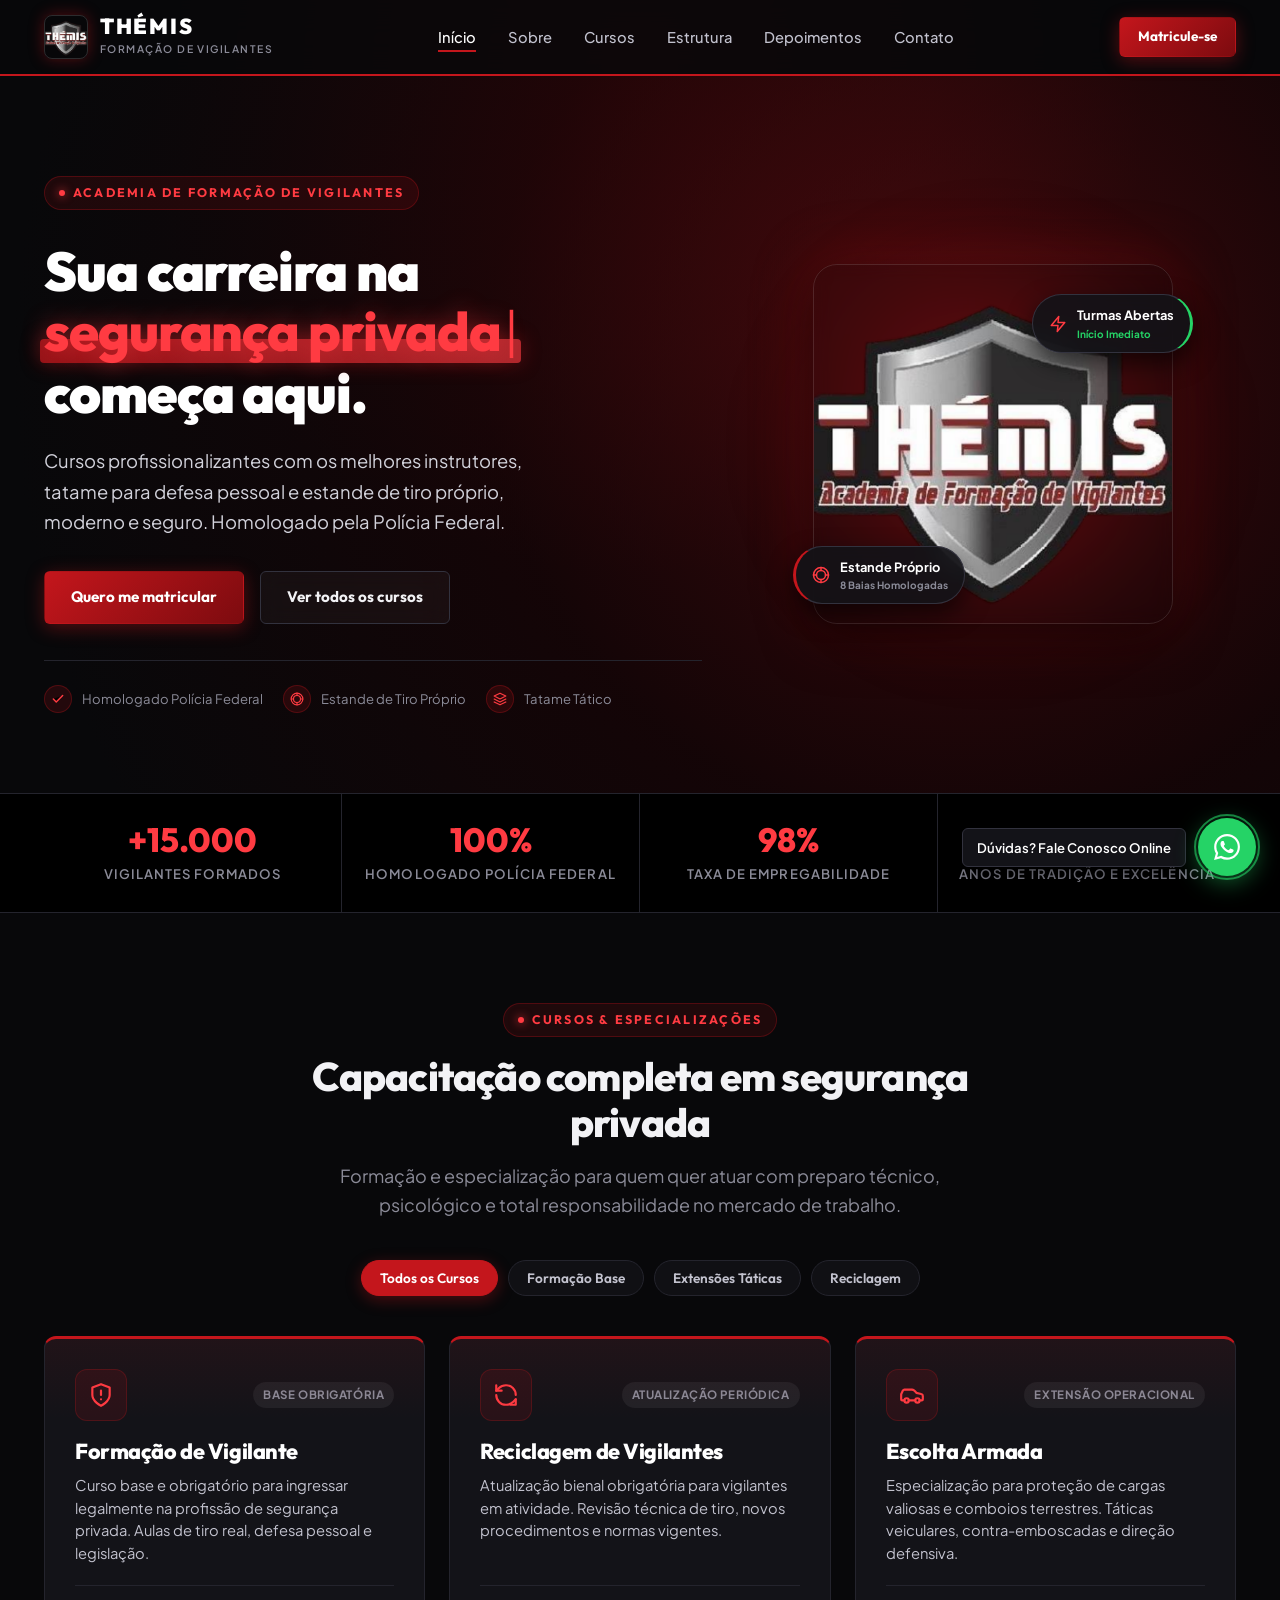
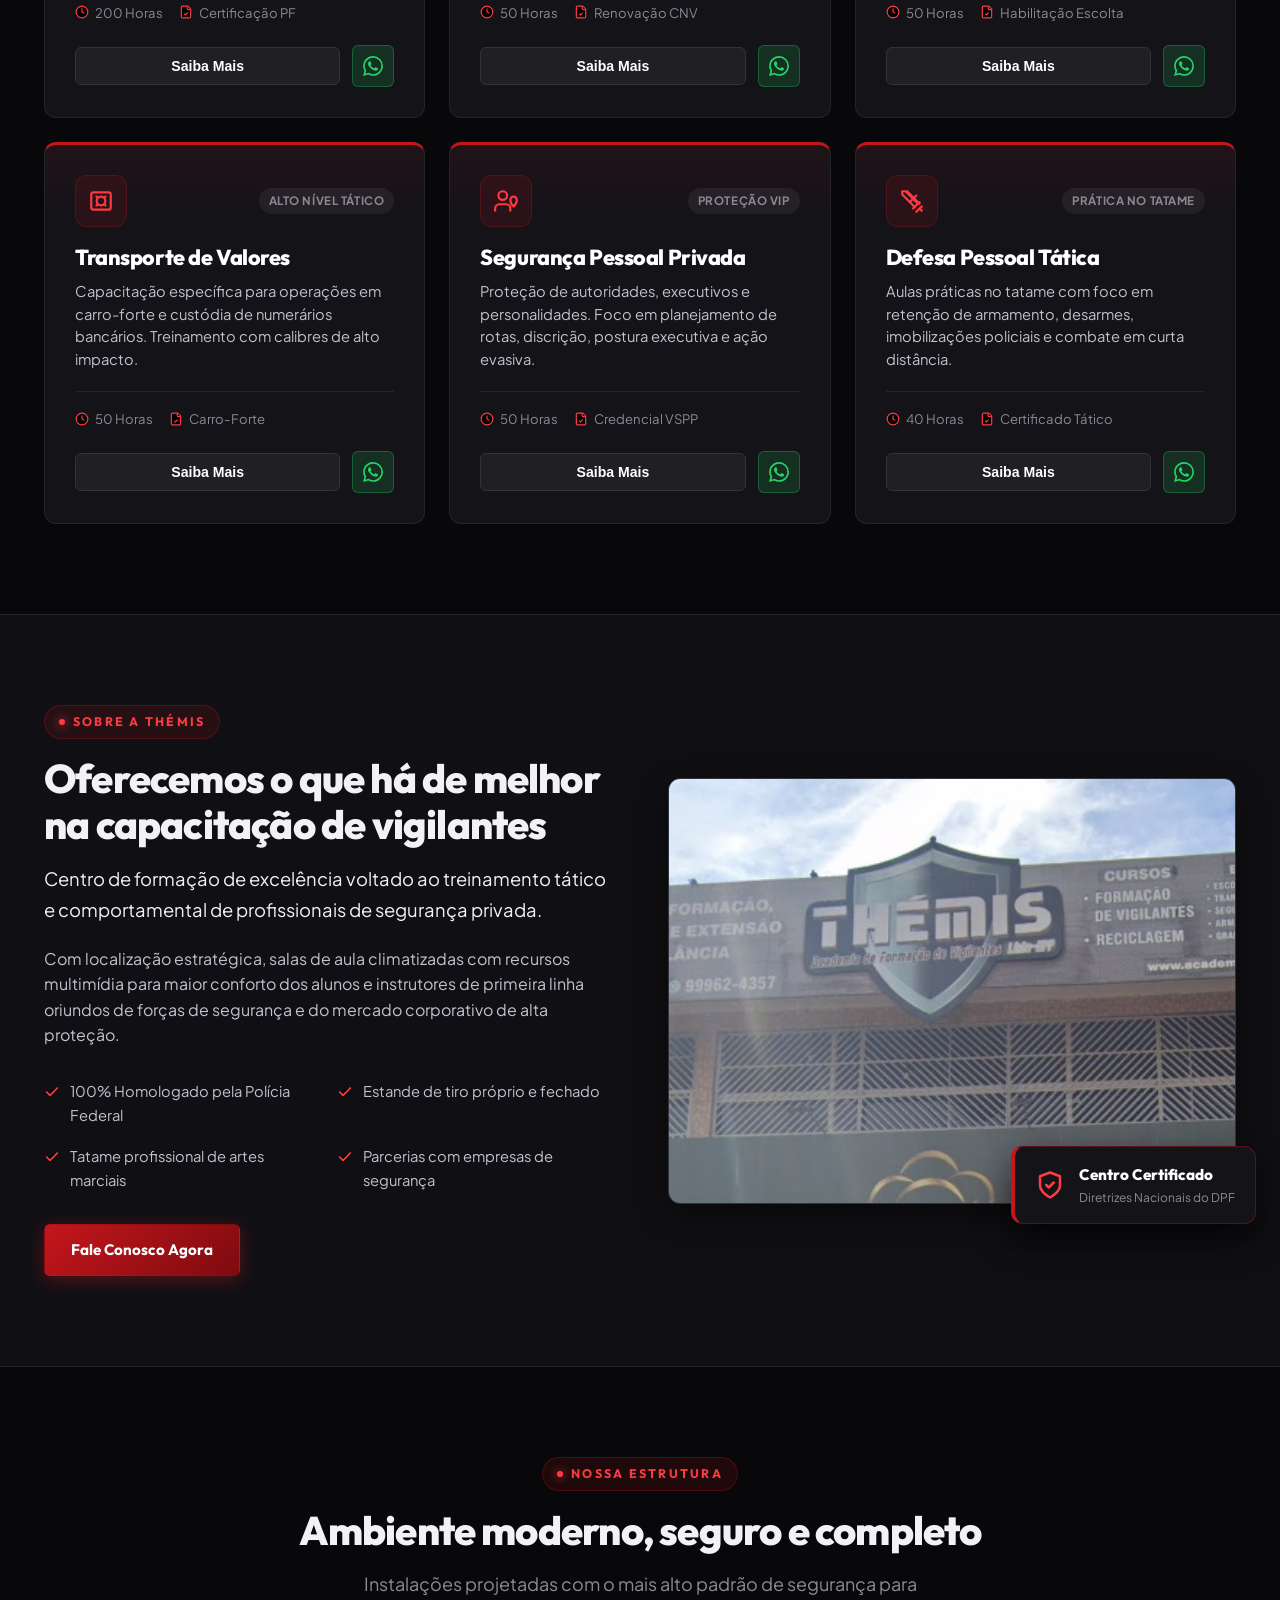
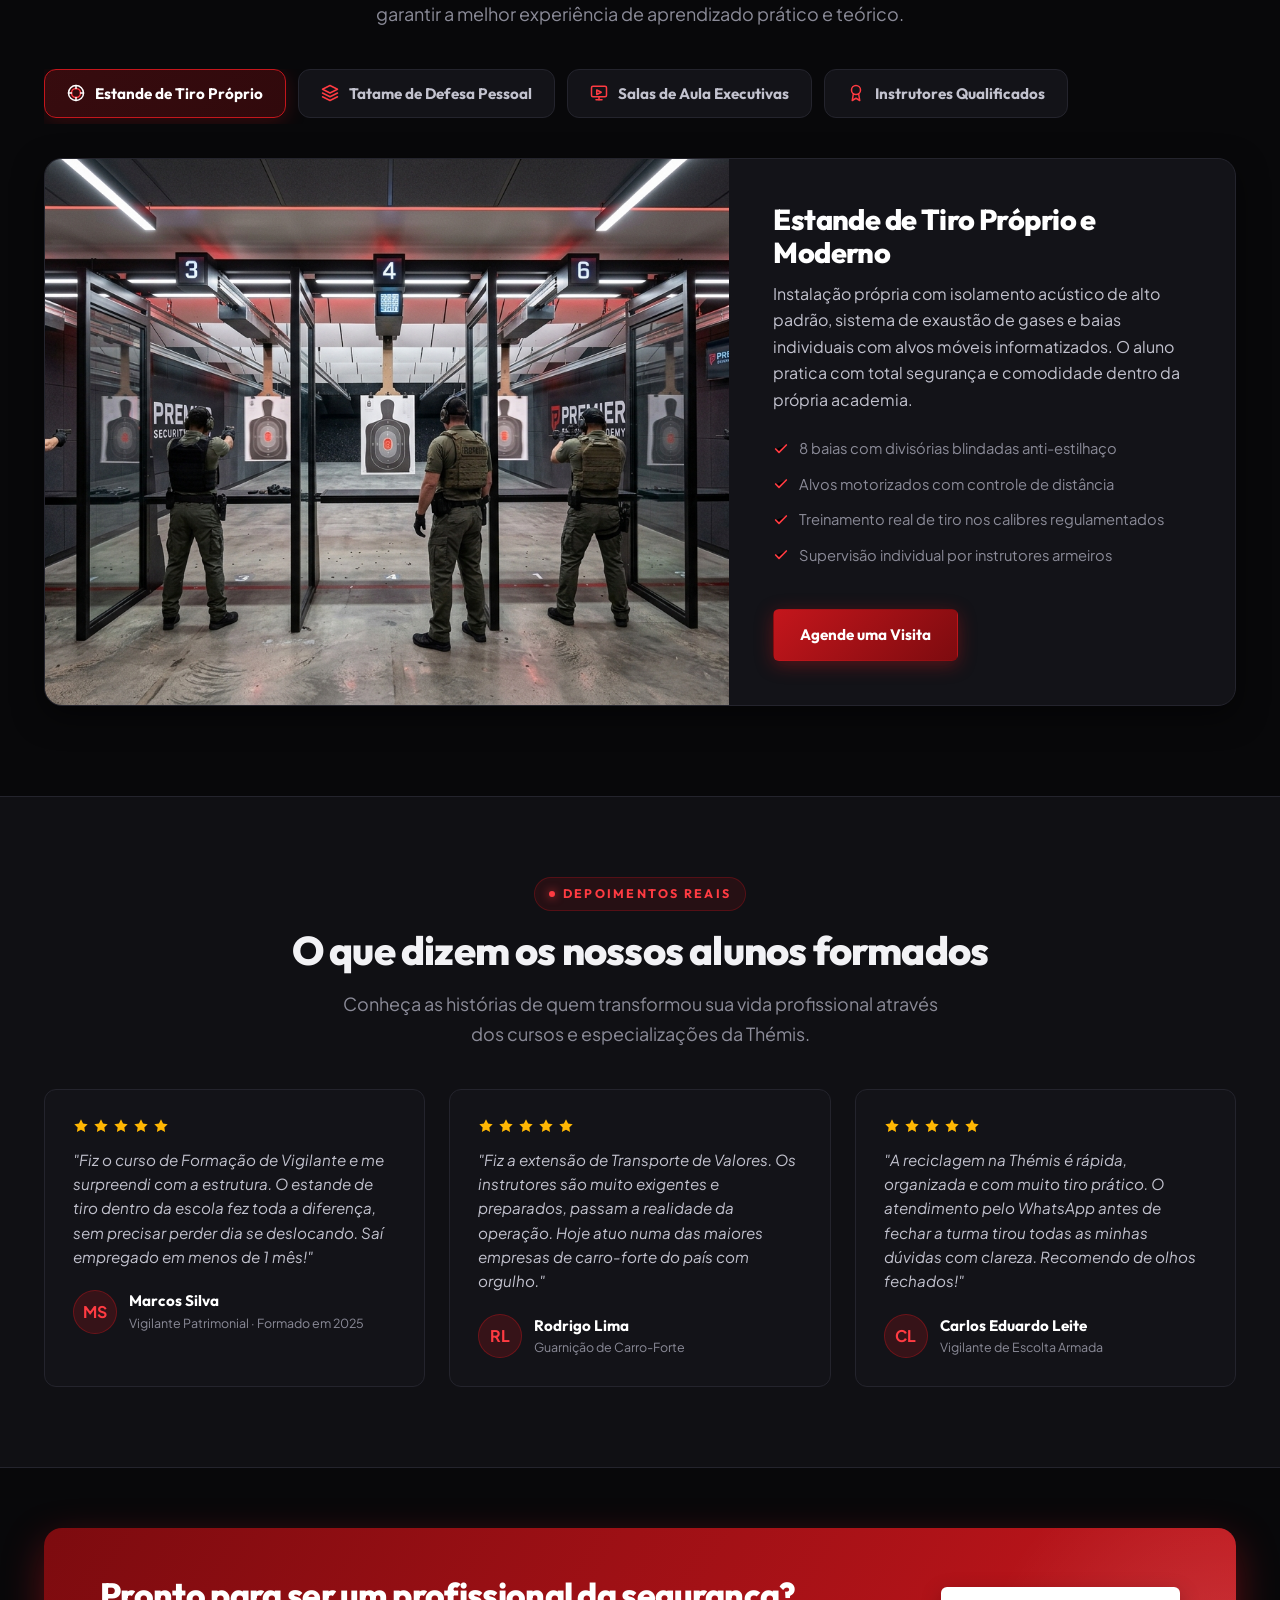
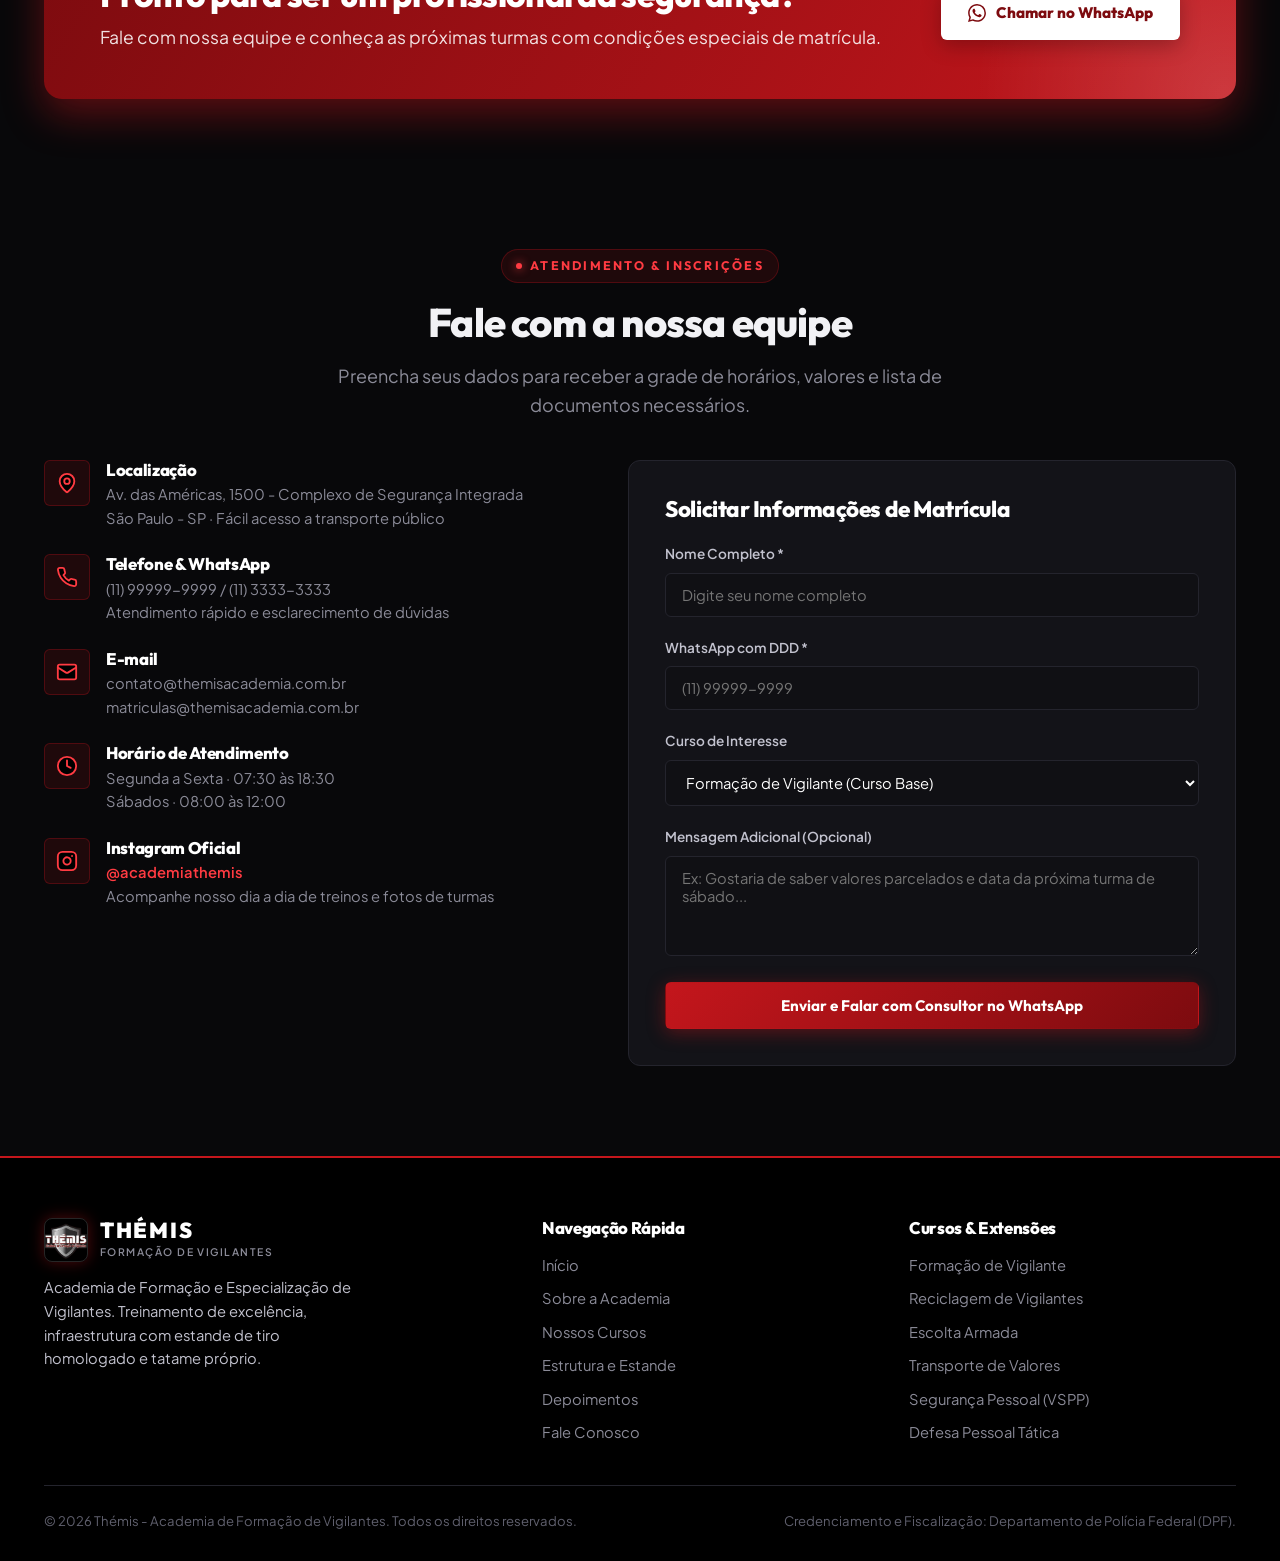
==== index.html @ 5069c523 "Primeira versão do site THÉMIS" ====
<!DOCTYPE html>
<html lang="pt-BR">
<head>
  <meta charset="utf-8">
  <meta name="viewport" content="width=device-width, initial-scale=1.0, viewport-fit=cover">
  <title>Thémis – Academia de Formação de Vigilantes | Cursos e Especializações</title>
  <meta name="description" content="Thémis Academia de Formação de Vigilantes. Cursos de formação, reciclagem, escolta armada, transporte de valores e defesa pessoal com estande de tiro próprio e homologação pela Polícia Federal.">
  <meta name="theme-color" content="#c4161c">
  
  <!-- Favicon -->
  <link rel="icon" type="image/png" href="assets/logo.png">
  
  <!-- CSS Stylesheet -->
  <link rel="stylesheet" href="css/style.css">
</head>
<body>

  <!-- Ambient Glow Background -->
  <div class="ambient-glow-top" aria-hidden="true"></div>

  <!-- ==========================================================================
       HEADER & NAVIGATION
       ========================================================================== -->
  <header class="site-header" id="header">
    <div class="container nav-wrap">
      
      <!-- Brand Logo -->
      <a href="#inicio" class="brand" aria-label="Thémis Academia - Início">
        <img src="assets/logo.png" alt="Logo Thémis Academia" class="brand-logo-img">
        <div class="brand-text">
          <span class="brand-name">THÉMIS</span>
          <span class="brand-sub">FORMAÇÃO DE VIGILANTES</span>
        </div>
      </a>

      <!-- Desktop Navigation Links -->
      <nav aria-label="Navegação Principal">
        <ul class="nav-links">
          <li><a href="#inicio" class="nav-link active">Início</a></li>
          <li><a href="#sobre" class="nav-link">Sobre</a></li>
          <li><a href="#cursos" class="nav-link">Cursos</a></li>
          <li><a href="#estrutura" class="nav-link">Estrutura</a></li>
          <li><a href="#depoimentos" class="nav-link">Depoimentos</a></li>
          <li><a href="#contato" class="nav-link">Contato</a></li>
        </ul>
      </nav>

      <!-- Header Actions -->
      <div class="nav-actions">
        <a href="#contato" class="btn btn-primary btn-sm">Matricule-se</a>
        <button class="mobile-toggle" id="mobileToggle" aria-label="Abrir Menu de Navegação" aria-expanded="false">
          <svg width="22" height="22" viewBox="0 0 24 24" fill="none" stroke="currentColor" stroke-width="2" stroke-linecap="round" stroke-linejoin="round">
            <line x1="3" y1="12" x2="21" y2="12"></line>
            <line x1="3" y1="6" x2="21" y2="6"></line>
            <line x1="3" y1="18" x2="21" y2="18"></line>
          </svg>
        </button>
      </div>

    </div>
  </header>

  <!-- Mobile Drawer Menu -->
  <div class="mobile-drawer" id="mobileDrawer">
    <a href="#inicio" class="mobile-nav-link">Início</a>
    <a href="#sobre" class="mobile-nav-link">Sobre a Thémis</a>
    <a href="#cursos" class="mobile-nav-link">Cursos Profissionalizantes</a>
    <a href="#estrutura" class="mobile-nav-link">Nossa Estrutura</a>
    <a href="#depoimentos" class="mobile-nav-link">Depoimentos de Alunos</a>
    <a href="#contato" class="mobile-nav-link">Fale Conosco</a>
    <a href="https://wa.me/5511999999999?text=Ol%C3%A1!%20Gostaria%20de%20informa%C3%A7%C3%B5es%20sobre%20matr%C3%ADcula%20na%20Th%C3%A9mis." target="_blank" class="btn btn-whatsapp" style="margin-top: 20px;">
      <svg class="svg-wa-icon" viewBox="0 0 24 24"><path d="M17.472 14.382c-.297-.149-1.758-.867-2.03-.967-.273-.099-.471-.148-.67.15-.197.297-.767.966-.94 1.164-.173.199-.347.223-.644.075-.297-.15-1.255-.463-2.39-1.475-.883-.788-1.48-1.761-1.653-2.059-.173-.297-.018-.458.13-.606.134-.133.298-.347.446-.52.149-.174.198-.298.298-.497.099-.198.05-.371-.025-.52-.075-.149-.669-1.612-.916-2.207-.242-.579-.487-.5-.669-.51l-.57-.01c-.198 0-.52.074-.792.372-.272.297-1.04 1.016-1.04 2.479 0 1.462 1.065 2.875 1.213 3.074.149.198 2.096 3.2 5.077 4.487.709.306 1.262.489 1.694.625.712.227 1.36.195 1.871.118.571-.085 1.758-.719 2.006-1.413.248-.694.248-1.289.173-1.414-.074-.124-.272-.198-.57-.347m-5.421 7.403h-.004a9.87 9.87 0 01-5.031-1.378l-.361-.214-3.741.982.998-3.648-.235-.374a9.86 9.86 0 01-1.51-5.26c.001-5.45 4.436-9.884 9.888-9.884 2.64 0 5.122 1.03 6.988 2.898a9.825 9.825 0 012.893 6.994c-.003 5.45-4.437 9.884-9.885 9.884m8.413-18.297A11.815 11.815 0 0012.05 0C5.495 0 .16 5.335.157 11.892c0 2.096.547 4.142 1.588 5.945L.057 24l6.305-1.654a11.882 11.882 0 005.683 1.448h.005c6.554 0 11.89-5.335 11.893-11.893a11.821 11.821 0 00-3.48-8.413z"/></svg>
      Chamar no WhatsApp
    </a>
  </div>

  <main>
    <!-- ==========================================================================
         HERO SECTION (COM HIGHLIGHT E TEXT SWAP ANIMATION)
         ========================================================================== -->
    <section class="hero-section" id="inicio">
      <div class="container hero-grid">
        
        <div class="hero-content">
          <div class="section-tag">ACADEMIA DE FORMAÇÃO DE VIGILANTES</div>
          
          <h1 class="hero-title">
            Sua carreira na 
            <span class="highlight-marker">
              <span class="text-swap-container">
                <span class="text-swap" id="textSwap">segurança privada</span><span class="text-cursor">|</span>
              </span>
            </span> 
            começa aqui.
          </h1>
          
          <p class="hero-description">
            Cursos profissionalizantes com os melhores instrutores, tatame para defesa pessoal e estande de tiro próprio, moderno e seguro. Homologado pela Polícia Federal.
          </p>

          <div class="hero-cta">
            <a href="#contato" class="btn btn-primary">Quero me matricular</a>
            <a href="#cursos" class="btn btn-outline">Ver todos os cursos</a>
          </div>

          <!-- Trust Badges Row -->
          <div class="hero-badges-row">
            <div class="hero-badge-item">
              <div class="hero-badge-icon">
                <svg class="svg-check" viewBox="0 0 24 24"><polyline points="20 6 9 17 4 12"/></svg>
              </div>
              <span>Homologado Polícia Federal</span>
            </div>
            <div class="hero-badge-item">
              <div class="hero-badge-icon">
                <svg class="svg-icon" viewBox="0 0 24 24"><circle cx="12" cy="12" r="10"/><circle cx="12" cy="12" r="6" stroke="var(--red-bright)"/><path d="M12 2v4"/><path d="M12 18v4"/><path d="M2 12h4"/><path d="M18 12h4"/></svg>
              </div>
              <span>Estande de Tiro Próprio</span>
            </div>
            <div class="hero-badge-item">
              <div class="hero-badge-icon">
                <svg class="svg-icon" viewBox="0 0 24 24"><path d="M2 17 12 22 22 17"/><path d="M2 12 12 17 22 12"/><path d="M12 2 2 7 12 12 22 7 12 2z" stroke="var(--red-bright)"/></svg>
              </div>
              <span>Tatame Tático</span>
            </div>
          </div>
        </div>

        <!-- Hero Visual / Shield Emblem with Aura -->
        <div class="hero-visual">
          <div class="shield-container">
            <div class="shield-aura" aria-hidden="true"></div>
            <img src="assets/logo.png" alt="Emblema Oficial Thémis Academia de Formação de Vigilantes" class="shield-img">
            
            <div class="floating-pill floating-pill-1">
              <span class="floating-pill-icon">
                <svg class="svg-icon" viewBox="0 0 24 24" style="width:18px;height:18px;"><circle cx="12" cy="12" r="10"/><circle cx="12" cy="12" r="6" stroke="var(--red-bright)"/><path d="M12 2v4"/><path d="M12 18v4"/><path d="M2 12h4"/><path d="M18 12h4"/></svg>
              </span>
              <div>
                <span>Estande Próprio</span>
                <small style="display:block; color:var(--text-muted); font-size:10px;">8 Baias Homologadas</small>
              </div>
            </div>

            <div class="floating-pill floating-pill-2">
              <span class="floating-pill-icon">
                <svg class="svg-icon" viewBox="0 0 24 24" style="width:18px;height:18px;"><path d="M13 2 3 14h9l-1 8 10-12h-9l1-8z" stroke="var(--red-bright)"/></svg>
              </span>
              <div>
                <span>Turmas Abertas</span>
                <small style="display:block; color:var(--whatsapp); font-size:10px;">Início Imediato</small>
              </div>
            </div>
          </div>
        </div>

      </div>
    </section>

    <!-- ==========================================================================
         STATS & DIFERENCIAIS BAR
         ========================================================================== -->
    <section class="stats-bar" aria-label="Estatísticas da Academia">
      <div class="container">
        <div class="stats-grid">
          
          <div class="stat-item">
            <span class="stat-value" data-target="15000" data-prefix="+">0</span>
            <span class="stat-label">Vigilantes Formados</span>
          </div>

          <div class="stat-item">
            <span class="stat-value" data-target="100" data-suffix="%">0</span>
            <span class="stat-label">Homologado Polícia Federal</span>
          </div>

          <div class="stat-item">
            <span class="stat-value" data-target="98" data-suffix="%">0</span>
            <span class="stat-label">Taxa de Empregabilidade</span>
          </div>

          <div class="stat-item">
            <span class="stat-value" data-target="15" data-suffix="+">0</span>
            <span class="stat-label">Anos de Tradição e Excelência</span>
          </div>

        </div>
      </div>
    </section>

    <!-- ==========================================================================
         CURSOS SECTION
         ========================================================================== -->
    <section class="section-courses" id="cursos">
      <div class="container">
        
        <div class="text-center">
          <div class="section-tag">CURSOS & ESPECIALIZAÇÕES</div>
          <h2 class="section-title">Capacitação completa em segurança privada</h2>
          <p class="section-subtitle">
            Formação e especialização para quem quer atuar com preparo técnico, psicológico e total responsabilidade no mercado de trabalho.
          </p>
        </div>

        <!-- Filter Categories -->
        <div class="courses-filter">
          <button class="filter-btn active" data-filter="all">Todos os Cursos</button>
          <button class="filter-btn" data-filter="base">Formação Base</button>
          <button class="filter-btn" data-filter="extensao">Extensões Táticas</button>
          <button class="filter-btn" data-filter="reciclagem">Reciclagem</button>
        </div>

        <!-- Course Cards Grid -->
        <div class="courses-grid">
          
          <!-- Card 1: Formação de Vigilante -->
          <article class="course-card" data-category="base">
            <div class="course-header">
              <div class="course-icon-box">
                <svg class="svg-icon" viewBox="0 0 24 24"><path d="M12 22s8-4 8-10V5l-8-3-8 3v7c0 6 8 10 8 10z"/><path d="M12 8v4" stroke="var(--red-bright)"/><path d="M12 16h.01" stroke="var(--red-bright)"/></svg>
              </div>
              <span class="course-badge">Base Obrigatória</span>
            </div>
            <h3 class="course-title">Formação de Vigilante</h3>
            <p class="course-description">
              Curso base e obrigatório para ingressar legalmente na profissão de segurança privada. Aulas de tiro real, defesa pessoal e legislação.
            </p>
            <div class="course-meta">
              <div class="course-meta-item">
                <svg class="svg-meta-icon" viewBox="0 0 24 24"><circle cx="12" cy="12" r="10"/><polyline points="12 6 12 12 16 14" stroke="var(--red-bright)"/></svg>
                200 Horas
              </div>
              <div class="course-meta-item">
                <svg class="svg-meta-icon" viewBox="0 0 24 24"><path d="M15 2H6a2 2 0 0 0-2 2v16a2 2 0 0 0 2 2h12a2 2 0 0 0 2-2V7Z"/><path d="M14 2v4a2 2 0 0 0 2 2h4"/><path d="m9 15 2 2 4-4" stroke="var(--red-bright)"/></svg>
                Certificação PF
              </div>
            </div>
            <div class="course-actions">
              <button class="btn-card-details" data-course-key="formacao">Saiba Mais</button>
              <a href="https://wa.me/5511999999999?text=Ol%C3%A1!%20Quero%20me%20matricular%20no%20Curso%20de%20Forma%C3%A7%C3%A3o%20de%20Vigilante." target="_blank" class="btn-card-wa" aria-label="Chamar no WhatsApp sobre Formação de Vigilante">
                <svg class="svg-wa-icon" viewBox="0 0 24 24"><path d="M17.472 14.382c-.297-.149-1.758-.867-2.03-.967-.273-.099-.471-.148-.67.15-.197.297-.767.966-.94 1.164-.173.199-.347.223-.644.075-.297-.15-1.255-.463-2.39-1.475-.883-.788-1.48-1.761-1.653-2.059-.173-.297-.018-.458.13-.606.134-.133.298-.347.446-.52.149-.174.198-.298.298-.497.099-.198.05-.371-.025-.52-.075-.149-.669-1.612-.916-2.207-.242-.579-.487-.5-.669-.51l-.57-.01c-.198 0-.52.074-.792.372-.272.297-1.04 1.016-1.04 2.479 0 1.462 1.065 2.875 1.213 3.074.149.198 2.096 3.2 5.077 4.487.709.306 1.262.489 1.694.625.712.227 1.36.195 1.871.118.571-.085 1.758-.719 2.006-1.413.248-.694.248-1.289.173-1.414-.074-.124-.272-.198-.57-.347m-5.421 7.403h-.004a9.87 9.87 0 01-5.031-1.378l-.361-.214-3.741.982.998-3.648-.235-.374a9.86 9.86 0 01-1.51-5.26c.001-5.45 4.436-9.884 9.888-9.884 2.64 0 5.122 1.03 6.988 2.898a9.825 9.825 0 012.893 6.994c-.003 5.45-4.437 9.884-9.885 9.884m8.413-18.297A11.815 11.815 0 0012.05 0C5.495 0 .16 5.335.157 11.892c0 2.096.547 4.142 1.588 5.945L.057 24l6.305-1.654a11.882 11.882 0 005.683 1.448h.005c6.554 0 11.89-5.335 11.893-11.893a11.821 11.821 0 00-3.48-8.413z"/></svg>
              </a>
            </div>
          </article>

          <!-- Card 2: Reciclagem -->
          <article class="course-card" data-category="reciclagem">
            <div class="course-header">
              <div class="course-icon-box">
                <svg class="svg-icon" viewBox="0 0 24 24"><path d="M21 12a9 9 0 0 0-9-9 9.75 9.75 0 0 0-6.74 2.74L3 8"/><path d="M3 3v5h5" stroke="var(--red-bright)"/><path d="M3 12a9 9 0 0 0 9 9 9.75 9.75 0 0 0 6.74-2.74L21 16"/><path d="M16 21h5v-5" stroke="var(--red-bright)"/></svg>
              </div>
              <span class="course-badge">Atualização Periódica</span>
            </div>
            <h3 class="course-title">Reciclagem de Vigilantes</h3>
            <p class="course-description">
              Atualização bienal obrigatória para vigilantes em atividade. Revisão técnica de tiro, novos procedimentos e normas vigentes.
            </p>
            <div class="course-meta">
              <div class="course-meta-item">
                <svg class="svg-meta-icon" viewBox="0 0 24 24"><circle cx="12" cy="12" r="10"/><polyline points="12 6 12 12 16 14" stroke="var(--red-bright)"/></svg>
                50 Horas
              </div>
              <div class="course-meta-item">
                <svg class="svg-meta-icon" viewBox="0 0 24 24"><path d="M15 2H6a2 2 0 0 0-2 2v16a2 2 0 0 0 2 2h12a2 2 0 0 0 2-2V7Z"/><path d="M14 2v4a2 2 0 0 0 2 2h4"/><path d="m9 15 2 2 4-4" stroke="var(--red-bright)"/></svg>
                Renovação CNV
              </div>
            </div>
            <div class="course-actions">
              <button class="btn-card-details" data-course-key="reciclagem">Saiba Mais</button>
              <a href="https://wa.me/5511999999999?text=Ol%C3%A1!%20Quero%20informa%C3%A7%C3%B5es%20sobre%20a%20Reciclagem%20de%20Vigilante." target="_blank" class="btn-card-wa" aria-label="Chamar no WhatsApp sobre Reciclagem">
                <svg class="svg-wa-icon" viewBox="0 0 24 24"><path d="M17.472 14.382c-.297-.149-1.758-.867-2.03-.967-.273-.099-.471-.148-.67.15-.197.297-.767.966-.94 1.164-.173.199-.347.223-.644.075-.297-.15-1.255-.463-2.39-1.475-.883-.788-1.48-1.761-1.653-2.059-.173-.297-.018-.458.13-.606.134-.133.298-.347.446-.52.149-.174.198-.298.298-.497.099-.198.05-.371-.025-.52-.075-.149-.669-1.612-.916-2.207-.242-.579-.487-.5-.669-.51l-.57-.01c-.198 0-.52.074-.792.372-.272.297-1.04 1.016-1.04 2.479 0 1.462 1.065 2.875 1.213 3.074.149.198 2.096 3.2 5.077 4.487.709.306 1.262.489 1.694.625.712.227 1.36.195 1.871.118.571-.085 1.758-.719 2.006-1.413.248-.694.248-1.289.173-1.414-.074-.124-.272-.198-.57-.347m-5.421 7.403h-.004a9.87 9.87 0 01-5.031-1.378l-.361-.214-3.741.982.998-3.648-.235-.374a9.86 9.86 0 01-1.51-5.26c.001-5.45 4.436-9.884 9.888-9.884 2.64 0 5.122 1.03 6.988 2.898a9.825 9.825 0 012.893 6.994c-.003 5.45-4.437 9.884-9.885 9.884m8.413-18.297A11.815 11.815 0 0012.05 0C5.495 0 .16 5.335.157 11.892c0 2.096.547 4.142 1.588 5.945L.057 24l6.305-1.654a11.882 11.882 0 005.683 1.448h.005c6.554 0 11.89-5.335 11.893-11.893a11.821 11.821 0 00-3.48-8.413z"/></svg>
              </a>
            </div>
          </article>

          <!-- Card 3: Escolta Armada -->
          <article class="course-card" data-category="extensao">
            <div class="course-header">
              <div class="course-icon-box">
                <svg class="svg-icon" viewBox="0 0 24 24"><path d="M19 17h2c.6 0 1-.4 1-1v-3c0-.9-.7-1.7-1.5-1.9C18.7 10.6 16 10 16 10s-1.3-1.4-2.2-2.3c-.5-.4-1.1-.7-1.8-.7H5c-.6 0-1.1.4-1.4.9l-1.4 2.9A3.7 3.7 0 0 0 2 12v4c0 .6.4 1 1 1h2"/><circle cx="7" cy="17" r="2" stroke="var(--red-bright)"/><circle cx="17" cy="17" r="2" stroke="var(--red-bright)"/><path d="M9 17h6"/></svg>
              </div>
              <span class="course-badge">Extensão Operacional</span>
            </div>
            <h3 class="course-title">Escolta Armada</h3>
            <p class="course-description">
              Especialização para proteção de cargas valiosas e comboios terrestres. Táticas veiculares, contra-emboscadas e direção defensiva.
            </p>
            <div class="course-meta">
              <div class="course-meta-item">
                <svg class="svg-meta-icon" viewBox="0 0 24 24"><circle cx="12" cy="12" r="10"/><polyline points="12 6 12 12 16 14" stroke="var(--red-bright)"/></svg>
                50 Horas
              </div>
              <div class="course-meta-item">
                <svg class="svg-meta-icon" viewBox="0 0 24 24"><path d="M15 2H6a2 2 0 0 0-2 2v16a2 2 0 0 0 2 2h12a2 2 0 0 0 2-2V7Z"/><path d="M14 2v4a2 2 0 0 0 2 2h4"/><path d="m9 15 2 2 4-4" stroke="var(--red-bright)"/></svg>
                Habilitação Escolta
              </div>
            </div>
            <div class="course-actions">
              <button class="btn-card-details" data-course-key="escolta">Saiba Mais</button>
              <a href="https://wa.me/5511999999999?text=Ol%C3%A1!%20Quero%20informa%C3%A7%C3%B5es%20sobre%20o%20curso%20de%20Escolta%20Armada." target="_blank" class="btn-card-wa" aria-label="Chamar no WhatsApp sobre Escolta Armada">
                <svg class="svg-wa-icon" viewBox="0 0 24 24"><path d="M17.472 14.382c-.297-.149-1.758-.867-2.03-.967-.273-.099-.471-.148-.67.15-.197.297-.767.966-.94 1.164-.173.199-.347.223-.644.075-.297-.15-1.255-.463-2.39-1.475-.883-.788-1.48-1.761-1.653-2.059-.173-.297-.018-.458.13-.606.134-.133.298-.347.446-.52.149-.174.198-.298.298-.497.099-.198.05-.371-.025-.52-.075-.149-.669-1.612-.916-2.207-.242-.579-.487-.5-.669-.51l-.57-.01c-.198 0-.52.074-.792.372-.272.297-1.04 1.016-1.04 2.479 0 1.462 1.065 2.875 1.213 3.074.149.198 2.096 3.2 5.077 4.487.709.306 1.262.489 1.694.625.712.227 1.36.195 1.871.118.571-.085 1.758-.719 2.006-1.413.248-.694.248-1.289.173-1.414-.074-.124-.272-.198-.57-.347m-5.421 7.403h-.004a9.87 9.87 0 01-5.031-1.378l-.361-.214-3.741.982.998-3.648-.235-.374a9.86 9.86 0 01-1.51-5.26c.001-5.45 4.436-9.884 9.888-9.884 2.64 0 5.122 1.03 6.988 2.898a9.825 9.825 0 012.893 6.994c-.003 5.45-4.437 9.884-9.885 9.884m8.413-18.297A11.815 11.815 0 0012.05 0C5.495 0 .16 5.335.157 11.892c0 2.096.547 4.142 1.588 5.945L.057 24l6.305-1.654a11.882 11.882 0 005.683 1.448h.005c6.554 0 11.89-5.335 11.893-11.893a11.821 11.821 0 00-3.48-8.413z"/></svg>
              </a>
            </div>
          </article>

          <!-- Card 4: Transporte de Valores -->
          <article class="course-card" data-category="extensao">
            <div class="course-header">
              <div class="course-icon-box">
                <svg class="svg-icon" viewBox="0 0 24 24"><rect x="3" y="4" width="18" height="16" rx="2"/><circle cx="12" cy="12" r="4"/><path d="m14.8 9.2 1.4-1.4" stroke="var(--red-bright)"/><path d="m9.2 14.8-1.4 1.4" stroke="var(--red-bright)"/><path d="m14.8 14.8 1.4 1.4" stroke="var(--red-bright)"/><path d="m9.2 9.2-1.4-1.4" stroke="var(--red-bright)"/></svg>
              </div>
              <span class="course-badge">Alto Nível Tático</span>
            </div>
            <h3 class="course-title">Transporte de Valores</h3>
            <p class="course-description">
              Capacitação específica para operações em carro-forte e custódia de numerários bancários. Treinamento com calibres de alto impacto.
            </p>
            <div class="course-meta">
              <div class="course-meta-item">
                <svg class="svg-meta-icon" viewBox="0 0 24 24"><circle cx="12" cy="12" r="10"/><polyline points="12 6 12 12 16 14" stroke="var(--red-bright)"/></svg>
                50 Horas
              </div>
              <div class="course-meta-item">
                <svg class="svg-meta-icon" viewBox="0 0 24 24"><path d="M15 2H6a2 2 0 0 0-2 2v16a2 2 0 0 0 2 2h12a2 2 0 0 0 2-2V7Z"/><path d="M14 2v4a2 2 0 0 0 2 2h4"/><path d="m9 15 2 2 4-4" stroke="var(--red-bright)"/></svg>
                Carro-Forte
              </div>
            </div>
            <div class="course-actions">
              <button class="btn-card-details" data-course-key="transporte">Saiba Mais</button>
              <a href="https://wa.me/5511999999999?text=Ol%C3%A1!%20Quero%20informa%C3%A7%C3%B5es%20sobre%20Transporte%20de%20Valores." target="_blank" class="btn-card-wa" aria-label="Chamar no WhatsApp sobre Transporte de Valores">
                <svg class="svg-wa-icon" viewBox="0 0 24 24"><path d="M17.472 14.382c-.297-.149-1.758-.867-2.03-.967-.273-.099-.471-.148-.67.15-.197.297-.767.966-.94 1.164-.173.199-.347.223-.644.075-.297-.15-1.255-.463-2.39-1.475-.883-.788-1.48-1.761-1.653-2.059-.173-.297-.018-.458.13-.606.134-.133.298-.347.446-.52.149-.174.198-.298.298-.497.099-.198.05-.371-.025-.52-.075-.149-.669-1.612-.916-2.207-.242-.579-.487-.5-.669-.51l-.57-.01c-.198 0-.52.074-.792.372-.272.297-1.04 1.016-1.04 2.479 0 1.462 1.065 2.875 1.213 3.074.149.198 2.096 3.2 5.077 4.487.709.306 1.262.489 1.694.625.712.227 1.36.195 1.871.118.571-.085 1.758-.719 2.006-1.413.248-.694.248-1.289.173-1.414-.074-.124-.272-.198-.57-.347m-5.421 7.403h-.004a9.87 9.87 0 01-5.031-1.378l-.361-.214-3.741.982.998-3.648-.235-.374a9.86 9.86 0 01-1.51-5.26c.001-5.45 4.436-9.884 9.888-9.884 2.64 0 5.122 1.03 6.988 2.898a9.825 9.825 0 012.893 6.994c-.003 5.45-4.437 9.884-9.885 9.884m8.413-18.297A11.815 11.815 0 0012.05 0C5.495 0 .16 5.335.157 11.892c0 2.096.547 4.142 1.588 5.945L.057 24l6.305-1.654a11.882 11.882 0 005.683 1.448h.005c6.554 0 11.89-5.335 11.893-11.893a11.821 11.821 0 00-3.48-8.413z"/></svg>
              </a>
            </div>
          </article>

          <!-- Card 5: Segurança Pessoal (VSPP) -->
          <article class="course-card" data-category="extensao">
            <div class="course-header">
              <div class="course-icon-box">
                <svg class="svg-icon" viewBox="0 0 24 24"><path d="M16 21v-2a4 4 0 0 0-4-4H6a4 4 0 0 0-4 4v2"/><circle cx="9" cy="7" r="4"/><path d="M22 11c0 3.5-3 6-3 6s-3-2.5-3-6a3 3 0 0 1 6 0z" stroke="var(--red-bright)"/></svg>
              </div>
              <span class="course-badge">Proteção VIP</span>
            </div>
            <h3 class="course-title">Segurança Pessoal Privada</h3>
            <p class="course-description">
              Proteção de autoridades, executivos e personalidades. Foco em planejamento de rotas, discrição, postura executiva e ação evasiva.
            </p>
            <div class="course-meta">
              <div class="course-meta-item">
                <svg class="svg-meta-icon" viewBox="0 0 24 24"><circle cx="12" cy="12" r="10"/><polyline points="12 6 12 12 16 14" stroke="var(--red-bright)"/></svg>
                50 Horas
              </div>
              <div class="course-meta-item">
                <svg class="svg-meta-icon" viewBox="0 0 24 24"><path d="M15 2H6a2 2 0 0 0-2 2v16a2 2 0 0 0 2 2h12a2 2 0 0 0 2-2V7Z"/><path d="M14 2v4a2 2 0 0 0 2 2h4"/><path d="m9 15 2 2 4-4" stroke="var(--red-bright)"/></svg>
                Credencial VSPP
              </div>
            </div>
            <div class="course-actions">
              <button class="btn-card-details" data-course-key="seguranca_pessoal">Saiba Mais</button>
              <a href="https://wa.me/5511999999999?text=Ol%C3%A1!%20Quero%20informa%C3%A7%C3%B5es%20sobre%20Seguran%C3%A7a%20Pessoal%20(VSPP)." target="_blank" class="btn-card-wa" aria-label="Chamar no WhatsApp sobre Segurança Pessoal">
                <svg class="svg-wa-icon" viewBox="0 0 24 24"><path d="M17.472 14.382c-.297-.149-1.758-.867-2.03-.967-.273-.099-.471-.148-.67.15-.197.297-.767.966-.94 1.164-.173.199-.347.223-.644.075-.297-.15-1.255-.463-2.39-1.475-.883-.788-1.48-1.761-1.653-2.059-.173-.297-.018-.458.13-.606.134-.133.298-.347.446-.52.149-.174.198-.298.298-.497.099-.198.05-.371-.025-.52-.075-.149-.669-1.612-.916-2.207-.242-.579-.487-.5-.669-.51l-.57-.01c-.198 0-.52.074-.792.372-.272.297-1.04 1.016-1.04 2.479 0 1.462 1.065 2.875 1.213 3.074.149.198 2.096 3.2 5.077 4.487.709.306 1.262.489 1.694.625.712.227 1.36.195 1.871.118.571-.085 1.758-.719 2.006-1.413.248-.694.248-1.289.173-1.414-.074-.124-.272-.198-.57-.347m-5.421 7.403h-.004a9.87 9.87 0 01-5.031-1.378l-.361-.214-3.741.982.998-3.648-.235-.374a9.86 9.86 0 01-1.51-5.26c.001-5.45 4.436-9.884 9.888-9.884 2.64 0 5.122 1.03 6.988 2.898a9.825 9.825 0 012.893 6.994c-.003 5.45-4.437 9.884-9.885 9.884m8.413-18.297A11.815 11.815 0 0012.05 0C5.495 0 .16 5.335.157 11.892c0 2.096.547 4.142 1.588 5.945L.057 24l6.305-1.654a11.882 11.882 0 005.683 1.448h.005c6.554 0 11.89-5.335 11.893-11.893a11.821 11.821 0 00-3.48-8.413z"/></svg>
              </a>
            </div>
          </article>

          <!-- Card 6: Defesa Pessoal -->
          <article class="course-card" data-category="base">
            <div class="course-header">
              <div class="course-icon-box">
                <svg class="svg-icon" viewBox="0 0 24 24"><path d="M14.5 17.5 3 6V3h3l11.5 11.5"/><path d="m13 19 6-6" stroke="var(--red-bright)"/><path d="m16 22 5-5" stroke="var(--red-bright)"/><path d="m21 21-2-2"/><path d="M19 14.5 7.5 3"/><path d="m16 7-6 6"/></svg>
              </div>
              <span class="course-badge">Prática no Tatame</span>
            </div>
            <h3 class="course-title">Defesa Pessoal Tática</h3>
            <p class="course-description">
              Aulas práticas no tatame com foco em retenção de armamento, desarmes, imobilizações policiais e combate em curta distância.
            </p>
            <div class="course-meta">
              <div class="course-meta-item">
                <svg class="svg-meta-icon" viewBox="0 0 24 24"><circle cx="12" cy="12" r="10"/><polyline points="12 6 12 12 16 14" stroke="var(--red-bright)"/></svg>
                40 Horas
              </div>
              <div class="course-meta-item">
                <svg class="svg-meta-icon" viewBox="0 0 24 24"><path d="M15 2H6a2 2 0 0 0-2 2v16a2 2 0 0 0 2 2h12a2 2 0 0 0 2-2V7Z"/><path d="M14 2v4a2 2 0 0 0 2 2h4"/><path d="m9 15 2 2 4-4" stroke="var(--red-bright)"/></svg>
                Certificado Tático
              </div>
            </div>
            <div class="course-actions">
              <button class="btn-card-details" data-course-key="defesa_pessoal">Saiba Mais</button>
              <a href="https://wa.me/5511999999999?text=Ol%C3%A1!%20Quero%20informa%C3%A7%C3%B5es%20sobre%20o%20curso%20de%20Defesa%20Pessoal%20T%C3%A1tica." target="_blank" class="btn-card-wa" aria-label="Chamar no WhatsApp sobre Defesa Pessoal">
                <svg class="svg-wa-icon" viewBox="0 0 24 24"><path d="M17.472 14.382c-.297-.149-1.758-.867-2.03-.967-.273-.099-.471-.148-.67.15-.197.297-.767.966-.94 1.164-.173.199-.347.223-.644.075-.297-.15-1.255-.463-2.39-1.475-.883-.788-1.48-1.761-1.653-2.059-.173-.297-.018-.458.13-.606.134-.133.298-.347.446-.52.149-.174.198-.298.298-.497.099-.198.05-.371-.025-.52-.075-.149-.669-1.612-.916-2.207-.242-.579-.487-.5-.669-.51l-.57-.01c-.198 0-.52.074-.792.372-.272.297-1.04 1.016-1.04 2.479 0 1.462 1.065 2.875 1.213 3.074.149.198 2.096 3.2 5.077 4.487.709.306 1.262.489 1.694.625.712.227 1.36.195 1.871.118.571-.085 1.758-.719 2.006-1.413.248-.694.248-1.289.173-1.414-.074-.124-.272-.198-.57-.347m-5.421 7.403h-.004a9.87 9.87 0 01-5.031-1.378l-.361-.214-3.741.982.998-3.648-.235-.374a9.86 9.86 0 01-1.51-5.26c.001-5.45 4.436-9.884 9.888-9.884 2.64 0 5.122 1.03 6.988 2.898a9.825 9.825 0 012.893 6.994c-.003 5.45-4.437 9.884-9.885 9.884m8.413-18.297A11.815 11.815 0 0012.05 0C5.495 0 .16 5.335.157 11.892c0 2.096.547 4.142 1.588 5.945L.057 24l6.305-1.654a11.882 11.882 0 005.683 1.448h.005c6.554 0 11.89-5.335 11.893-11.893a11.821 11.821 0 00-3.48-8.413z"/></svg>
              </a>
            </div>
          </article>

        </div>

      </div>
    </section>

    <!-- ==========================================================================
         SOBRE A THÉMIS SECTION
         ========================================================================== -->
    <section class="section-about" id="sobre">
      <div class="container about-grid">
        
        <div class="about-text">
          <div class="section-tag">SOBRE A THÉMIS</div>
          <h2 class="section-title">Oferecemos o que há de melhor na capacitação de vigilantes</h2>
          
          <p class="lead">
            Centro de formação de excelência voltado ao treinamento tático e comportamental de profissionais de segurança privada.
          </p>

          <p>
            Com localização estratégica, salas de aula climatizadas com recursos multimídia para maior conforto dos alunos e instrutores de primeira linha oriundos de forças de segurança e do mercado corporativo de alta proteção.
          </p>

          <div class="about-features-list">
            <div class="feature-check-item">
              <span class="feature-check-icon">
                <svg class="svg-check" viewBox="0 0 24 24"><polyline points="20 6 9 17 4 12"/></svg>
              </span>
              <span>100% Homologado pela Polícia Federal</span>
            </div>
            <div class="feature-check-item">
              <span class="feature-check-icon">
                <svg class="svg-check" viewBox="0 0 24 24"><polyline points="20 6 9 17 4 12"/></svg>
              </span>
              <span>Estande de tiro próprio e fechado</span>
            </div>
            <div class="feature-check-item">
              <span class="feature-check-icon">
                <svg class="svg-check" viewBox="0 0 24 24"><polyline points="20 6 9 17 4 12"/></svg>
              </span>
              <span>Tatame profissional de artes marciais</span>
            </div>
            <div class="feature-check-item">
              <span class="feature-check-icon">
                <svg class="svg-check" viewBox="0 0 24 24"><polyline points="20 6 9 17 4 12"/></svg>
              </span>
              <span>Parcerias com empresas de segurança</span>
            </div>
          </div>

          <a href="#contato" class="btn btn-primary">Fale Conosco Agora</a>
        </div>

        <div class="about-media-wrapper">
          <img src="assets/fachada.jpg" alt="Sede da Thémis Academia de Formação de Vigilantes" class="about-image">
          <div class="about-media-badge">
            <div class="badge-pf-icon">
              <svg class="svg-icon" viewBox="0 0 24 24" style="width:30px;height:30px;"><path d="M12 22s8-4 8-10V5l-8-3-8 3v7c0 6 8 10 8 10z"/><path d="m9 12 2 2 4-4" stroke="var(--red-bright)"/></svg>
            </div>
            <div>
              <div class="badge-pf-title">Centro Certificado</div>
              <div class="badge-pf-sub">Diretrizes Nacionais do DPF</div>
            </div>
          </div>
        </div>

      </div>
    </section>

    <!-- ==========================================================================
         ESTRUTURA SECTION (TABS COM FOTOS REAIS)
         ========================================================================== -->
    <section class="section-facility" id="estrutura">
      <div class="container">
        
        <div class="text-center">
          <div class="section-tag">NOSSA ESTRUTURA</div>
          <h2 class="section-title">Ambiente moderno, seguro e completo</h2>
          <p class="section-subtitle">
            Instalações projetadas com o mais alto padrão de segurança para garantir a melhor experiência de aprendizado prático e teórico.
          </p>
        </div>

        <!-- Facility Navigation Tabs -->
        <div class="facility-tabs">
          <button class="facility-tab-btn active" data-tab="estande">
            <svg class="svg-icon" viewBox="0 0 24 24" style="width:18px;height:18px;"><circle cx="12" cy="12" r="10"/><circle cx="12" cy="12" r="6" stroke="var(--red-bright)"/><path d="M12 2v4"/><path d="M12 18v4"/><path d="M2 12h4"/><path d="M18 12h4"/></svg>
            Estande de Tiro Próprio
          </button>
          <button class="facility-tab-btn" data-tab="tatame">
            <svg class="svg-icon" viewBox="0 0 24 24" style="width:18px;height:18px;"><path d="M2 17 12 22 22 17"/><path d="M2 12 12 17 22 12"/><path d="M12 2 2 7 12 12 22 7 12 2z" stroke="var(--red-bright)"/></svg>
            Tatame de Defesa Pessoal
          </button>
          <button class="facility-tab-btn" data-tab="salas">
            <svg class="svg-icon" viewBox="0 0 24 24" style="width:18px;height:18px;"><rect x="2" y="3" width="20" height="14" rx="2"/><path d="M8 21h8"/><path d="M12 17v4"/><path d="m9 8 6 3-6 3V8z" stroke="var(--red-bright)" fill="none"/></svg>
            Salas de Aula Executivas
          </button>
          <button class="facility-tab-btn" data-tab="instrutores">
            <svg class="svg-icon" viewBox="0 0 24 24" style="width:18px;height:18px;"><circle cx="12" cy="8" r="6"/><path d="M15.477 12.89 17 22l-5-3-5 3 1.523-9.11" stroke="var(--red-bright)"/></svg>
            Instrutores Qualificados
          </button>
        </div>

        <!-- Showcase Panes -->
        <div class="facility-showcase">
          
          <!-- Pane 1: Estande de Tiro -->
          <div class="facility-pane active" id="tab-estande">
            <div class="facility-img-wrap">
              <img src="assets/estande.jpg" alt="Estande de Tiro Próprio Thémis" class="facility-img">
            </div>
            <div class="facility-info">
              <h3 class="facility-title">Estande de Tiro Próprio e Moderno</h3>
              <p class="facility-desc">
                Instalação própria com isolamento acústico de alto padrão, sistema de exaustão de gases e baias individuais com alvos móveis informatizados. O aluno pratica com total segurança e comodidade dentro da própria academia.
              </p>
              <ul class="facility-points">
                <li><svg class="svg-check" viewBox="0 0 24 24"><polyline points="20 6 9 17 4 12"/></svg> 8 baias com divisórias blindadas anti-estilhaço</li>
                <li><svg class="svg-check" viewBox="0 0 24 24"><polyline points="20 6 9 17 4 12"/></svg> Alvos motorizados com controle de distância</li>
                <li><svg class="svg-check" viewBox="0 0 24 24"><polyline points="20 6 9 17 4 12"/></svg> Treinamento real de tiro nos calibres regulamentados</li>
                <li><svg class="svg-check" viewBox="0 0 24 24"><polyline points="20 6 9 17 4 12"/></svg> Supervisão individual por instrutores armeiros</li>
              </ul>
              <a href="#contato" class="btn btn-primary" style="width: fit-content;">Agende uma Visita</a>
            </div>
          </div>

          <!-- Pane 2: Tatame -->
          <div class="facility-pane" id="tab-tatame">
            <div class="facility-img-wrap">
              <img src="assets/tatame.jpg" alt="Tatame de Defesa Pessoal Thémis" class="facility-img">
            </div>
            <div class="facility-info">
              <h3 class="facility-title">Tatame Amplo para Defesa Pessoal</h3>
              <p class="facility-desc">
                Área técnica de artes marciais equipada com tatames de alta densidade e amortecimento de impacto. O espaço ideal para aprender retenção de armamento, desarmes e controle de agressores.
              </p>
              <ul class="facility-points">
                <li><svg class="svg-check" viewBox="0 0 24 24"><polyline points="20 6 9 17 4 12"/></svg> Mais de 120m² de tatame contínuo</li>
                <li><svg class="svg-check" viewBox="0 0 24 24"><polyline points="20 6 9 17 4 12"/></svg> Paredes revestidas para simulações de encurralamento</li>
                <li><svg class="svg-check" viewBox="0 0 24 24"><polyline points="20 6 9 17 4 12"/></svg> Dummies e equipamentos de impacto para treino realista</li>
                <li><svg class="svg-check" viewBox="0 0 24 24"><polyline points="20 6 9 17 4 12"/></svg> Técnicas de Jiu-Jitsu, Krav Maga e Tonfa policial</li>
              </ul>
              <a href="#contato" class="btn btn-primary" style="width: fit-content;">Conhecer Tatame</a>
            </div>
          </div>

          <!-- Pane 3: Salas -->
          <div class="facility-pane" id="tab-salas">
            <div class="facility-img-wrap">
              <img src="assets/salas.jpg" alt="Salas de Aula Climatizadas Thémis" class="facility-img">
            </div>
            <div class="facility-info">
              <h3 class="facility-title">Salas de Aula Climatizadas e Multimídia</h3>
              <p class="facility-desc">
                Salas amplas, com cadeiras ergonômicas, ar-condicionado e modernos recursos audiovisuais para exibição de cenários operacionais, legislação e simulações de gerenciamento de crise.
              </p>
              <ul class="facility-points">
                <li><svg class="svg-check" viewBox="0 0 24 24"><polyline points="20 6 9 17 4 12"/></svg> Sistema de projeção interativo e áudio digital</li>
                <li><svg class="svg-check" viewBox="0 0 24 24"><polyline points="20 6 9 17 4 12"/></svg> Ambiente climatizado com assentos confortáveis</li>
                <li><svg class="svg-check" viewBox="0 0 24 24"><polyline points="20 6 9 17 4 12"/></svg> Material didático exclusivo atualizado anualmente</li>
                <li><svg class="svg-check" viewBox="0 0 24 24"><polyline points="20 6 9 17 4 12"/></svg> Aulas dinâmicas com estudos de casos reais de segurança</li>
              </ul>
              <a href="#contato" class="btn btn-primary" style="width: fit-content;">Ver Instalações</a>
            </div>
          </div>

          <!-- Pane 4: Instrutores -->
          <div class="facility-pane" id="tab-instrutores">
            <div class="facility-img-wrap">
              <img src="assets/instrutores.jpg" alt="Corpo Docente de Instrutores Thémis" class="facility-img">
            </div>
            <div class="facility-info">
              <h3 class="facility-title">Corpo Docente de Elite</h3>
              <p class="facility-desc">
                Nossos professores e instrutores de armamento e tiro possuem credenciamento ativo na Polícia Federal e vasta vivência em corporações de elite, forças policiais e grandes empresas de segurança privada.
              </p>
              <ul class="facility-points">
                <li><svg class="svg-check" viewBox="0 0 24 24"><polyline points="20 6 9 17 4 12"/></svg> 100% dos instrutores credenciados no DPF</li>
                <li><svg class="svg-check" viewBox="0 0 24 24"><polyline points="20 6 9 17 4 12"/></svg> Instrutores com vivência operacional de rua e escolta</li>
                <li><svg class="svg-check" viewBox="0 0 24 24"><polyline points="20 6 9 17 4 12"/></svg> Metodologia pedagógica focada no respeito e disciplina</li>
                <li><svg class="svg-check" viewBox="0 0 24 24"><polyline points="20 6 9 17 4 12"/></svg> Orientação de carreira e preparação para entrevistas</li>
              </ul>
              <a href="#contato" class="btn btn-primary" style="width: fit-content;">Converse Conosco</a>
            </div>
          </div>

        </div>

      </div>
    </section>

    <!-- ==========================================================================
         SEÇÃO DEPOIMENTOS
         ========================================================================== -->
    <section class="section-testimonials" id="depoimentos">
      <div class="container">
        
        <div class="text-center">
          <div class="section-tag">DEPOIMENTOS REAIS</div>
          <h2 class="section-title">O que dizem os nossos alunos formados</h2>
          <p class="section-subtitle">
            Conheça as histórias de quem transformou sua vida profissional através dos cursos e especializações da Thémis.
          </p>
        </div>

        <div class="testimonials-grid">
          
          <div class="testimonial-card">
            <div class="testimonial-stars" aria-label="Avaliação 5 estrelas">
              <svg class="svg-star" viewBox="0 0 24 24"><polygon points="12 2 15.09 8.26 22 9.27 17 14.14 18.18 21.02 12 17.77 5.82 21.02 7 14.14 2 9.27 8.91 8.26 12 2"/></svg>
              <svg class="svg-star" viewBox="0 0 24 24"><polygon points="12 2 15.09 8.26 22 9.27 17 14.14 18.18 21.02 12 17.77 5.82 21.02 7 14.14 2 9.27 8.91 8.26 12 2"/></svg>
              <svg class="svg-star" viewBox="0 0 24 24"><polygon points="12 2 15.09 8.26 22 9.27 17 14.14 18.18 21.02 12 17.77 5.82 21.02 7 14.14 2 9.27 8.91 8.26 12 2"/></svg>
              <svg class="svg-star" viewBox="0 0 24 24"><polygon points="12 2 15.09 8.26 22 9.27 17 14.14 18.18 21.02 12 17.77 5.82 21.02 7 14.14 2 9.27 8.91 8.26 12 2"/></svg>
              <svg class="svg-star" viewBox="0 0 24 24"><polygon points="12 2 15.09 8.26 22 9.27 17 14.14 18.18 21.02 12 17.77 5.82 21.02 7 14.14 2 9.27 8.91 8.26 12 2"/></svg>
            </div>
            <p class="testimonial-quote">
              "Fiz o curso de Formação de Vigilante e me surpreendi com a estrutura. O estande de tiro dentro da escola fez toda a diferença, sem precisar perder dia se deslocando. Saí empregado em menos de 1 mês!"
            </p>
            <div class="testimonial-author">
              <div class="author-avatar">MS</div>
              <div>
                <div class="author-name">Marcos Silva</div>
                <div class="author-role">Vigilante Patrimonial · Formado em 2025</div>
              </div>
            </div>
          </div>

          <div class="testimonial-card">
            <div class="testimonial-stars" aria-label="Avaliação 5 estrelas">
              <svg class="svg-star" viewBox="0 0 24 24"><polygon points="12 2 15.09 8.26 22 9.27 17 14.14 18.18 21.02 12 17.77 5.82 21.02 7 14.14 2 9.27 8.91 8.26 12 2"/></svg>
              <svg class="svg-star" viewBox="0 0 24 24"><polygon points="12 2 15.09 8.26 22 9.27 17 14.14 18.18 21.02 12 17.77 5.82 21.02 7 14.14 2 9.27 8.91 8.26 12 2"/></svg>
              <svg class="svg-star" viewBox="0 0 24 24"><polygon points="12 2 15.09 8.26 22 9.27 17 14.14 18.18 21.02 12 17.77 5.82 21.02 7 14.14 2 9.27 8.91 8.26 12 2"/></svg>
              <svg class="svg-star" viewBox="0 0 24 24"><polygon points="12 2 15.09 8.26 22 9.27 17 14.14 18.18 21.02 12 17.77 5.82 21.02 7 14.14 2 9.27 8.91 8.26 12 2"/></svg>
              <svg class="svg-star" viewBox="0 0 24 24"><polygon points="12 2 15.09 8.26 22 9.27 17 14.14 18.18 21.02 12 17.77 5.82 21.02 7 14.14 2 9.27 8.91 8.26 12 2"/></svg>
            </div>
            <p class="testimonial-quote">
              "Fiz a extensão de Transporte de Valores. Os instrutores são muito exigentes e preparados, passam a realidade da operação. Hoje atuo numa das maiores empresas de carro-forte do país com orgulho."
            </p>
            <div class="testimonial-author">
              <div class="author-avatar">RL</div>
              <div>
                <div class="author-name">Rodrigo Lima</div>
                <div class="author-role">Guarnição de Carro-Forte</div>
              </div>
            </div>
          </div>

          <div class="testimonial-card">
            <div class="testimonial-stars" aria-label="Avaliação 5 estrelas">
              <svg class="svg-star" viewBox="0 0 24 24"><polygon points="12 2 15.09 8.26 22 9.27 17 14.14 18.18 21.02 12 17.77 5.82 21.02 7 14.14 2 9.27 8.91 8.26 12 2"/></svg>
              <svg class="svg-star" viewBox="0 0 24 24"><polygon points="12 2 15.09 8.26 22 9.27 17 14.14 18.18 21.02 12 17.77 5.82 21.02 7 14.14 2 9.27 8.91 8.26 12 2"/></svg>
              <svg class="svg-star" viewBox="0 0 24 24"><polygon points="12 2 15.09 8.26 22 9.27 17 14.14 18.18 21.02 12 17.77 5.82 21.02 7 14.14 2 9.27 8.91 8.26 12 2"/></svg>
              <svg class="svg-star" viewBox="0 0 24 24"><polygon points="12 2 15.09 8.26 22 9.27 17 14.14 18.18 21.02 12 17.77 5.82 21.02 7 14.14 2 9.27 8.91 8.26 12 2"/></svg>
              <svg class="svg-star" viewBox="0 0 24 24"><polygon points="12 2 15.09 8.26 22 9.27 17 14.14 18.18 21.02 12 17.77 5.82 21.02 7 14.14 2 9.27 8.91 8.26 12 2"/></svg>
            </div>
            <p class="testimonial-quote">
              "A reciclagem na Thémis é rápida, organizada e com muito tiro prático. O atendimento pelo WhatsApp antes de fechar a turma tirou todas as minhas dúvidas com clareza. Recomendo de olhos fechados!"
            </p>
            <div class="testimonial-author">
              <div class="author-avatar">CL</div>
              <div>
                <div class="author-name">Carlos Eduardo Leite</div>
                <div class="author-role">Vigilante de Escolta Armada</div>
              </div>
            </div>
          </div>

        </div>

      </div>
    </section>

    <!-- ==========================================================================
         BANNER CTA FINAL (WHATSAPP)
         ========================================================================== -->
    <section class="section-cta-banner">
      <div class="container">
        <div class="cta-banner-box">
          <div class="cta-banner-content">
            <h2>Pronto para ser um profissional da segurança?</h2>
            <p>Fale com nossa equipe e conheça as próximas turmas com condições especiais de matrícula.</p>
          </div>
          <div class="cta-banner-actions">
            <a href="https://wa.me/5511999999999?text=Ol%C3%A1!%20Gostaria%20de%20saber%20sobre%20as%20pr%C3%B3ximas%20turmas%20da%20Th%C3%A9mis." target="_blank" class="btn btn-white">
              <svg class="svg-wa-icon" viewBox="0 0 24 24" style="color:var(--red-deep);"><path d="M17.472 14.382c-.297-.149-1.758-.867-2.03-.967-.273-.099-.471-.148-.67.15-.197.297-.767.966-.94 1.164-.173.199-.347.223-.644.075-.297-.15-1.255-.463-2.39-1.475-.883-.788-1.48-1.761-1.653-2.059-.173-.297-.018-.458.13-.606.134-.133.298-.347.446-.52.149-.174.198-.298.298-.497.099-.198.05-.371-.025-.52-.075-.149-.669-1.612-.916-2.207-.242-.579-.487-.5-.669-.51l-.57-.01c-.198 0-.52.074-.792.372-.272.297-1.04 1.016-1.04 2.479 0 1.462 1.065 2.875 1.213 3.074.149.198 2.096 3.2 5.077 4.487.709.306 1.262.489 1.694.625.712.227 1.36.195 1.871.118.571-.085 1.758-.719 2.006-1.413.248-.694.248-1.289.173-1.414-.074-.124-.272-.198-.57-.347m-5.421 7.403h-.004a9.87 9.87 0 01-5.031-1.378l-.361-.214-3.741.982.998-3.648-.235-.374a9.86 9.86 0 01-1.51-5.26c.001-5.45 4.436-9.884 9.888-9.884 2.64 0 5.122 1.03 6.988 2.898a9.825 9.825 0 012.893 6.994c-.003 5.45-4.437 9.884-9.885 9.884m8.413-18.297A11.815 11.815 0 0012.05 0C5.495 0 .16 5.335.157 11.892c0 2.096.547 4.142 1.588 5.945L.057 24l6.305-1.654a11.882 11.882 0 005.683 1.448h.005c6.554 0 11.89-5.335 11.893-11.893a11.821 11.821 0 00-3.48-8.413z"/></svg>
              Chamar no WhatsApp
            </a>
          </div>
        </div>
      </div>
    </section>

    <!-- ==========================================================================
         SEÇÃO CONTATO & FORMULÁRIO DE MATRÍCULA
         ========================================================================== -->
    <section class="section-contact" id="contato">
      <div class="container">
        
        <div class="text-center">
          <div class="section-tag">ATENDIMENTO & INSCRIÇÕES</div>
          <h2 class="section-title">Fale com a nossa equipe</h2>
          <p class="section-subtitle">
            Preencha seus dados para receber a grade de horários, valores e lista de documentos necessários.
          </p>
        </div>

        <div class="contact-grid">
          
          <!-- Contact Info Cards -->
          <div class="contact-info-card">
            
            <div class="info-item">
              <div class="info-icon">
                <svg class="svg-info-icon" viewBox="0 0 24 24"><path d="M20 10c0 4.993-5.539 10.193-7.399 11.799a1 1 0 0 1-1.202 0C9.539 20.193 4 14.993 4 10a8 8 0 0 1 16 0"/><circle cx="12" cy="10" r="3" stroke="var(--red-bright)"/></svg>
              </div>
              <div class="info-text">
                <h4>Localização</h4>
                <p>Av. das Américas, 1500 - Complexo de Segurança Integrada<br>São Paulo - SP · Fácil acesso a transporte público</p>
              </div>
            </div>

            <div class="info-item">
              <div class="info-icon">
                <svg class="svg-info-icon" viewBox="0 0 24 24"><path d="M22 16.92v3a2 2 0 0 1-2.18 2 19.79 19.79 0 0 1-8.63-3.07 19.5 19.5 0 0 1-6-6 19.79 19.79 0 0 1-3.07-8.67A2 2 0 0 1 4.11 2h3a2 2 0 0 1 2 1.72 12.84 12.84 0 0 0 .7 2.81 2 2 0 0 1-.45 2.11L8.09 9.91a16 16 0 0 0 6 6l1.27-1.27a2 2 0 0 1 2.11-.45 12.84 12.84 0 0 0 2.81.7A2 2 0 0 1 22 16.92z" stroke="var(--red-bright)"/></svg>
              </div>
              <div class="info-text">
                <h4>Telefone & WhatsApp</h4>
                <p>(11) 99999-9999 / (11) 3333-3333<br>Atendimento rápido e esclarecimento de dúvidas</p>
              </div>
            </div>

            <div class="info-item">
              <div class="info-icon">
                <svg class="svg-info-icon" viewBox="0 0 24 24"><rect width="20" height="16" x="2" y="4" rx="2"/><path d="m22 7-8.97 5.7a1.94 1.94 0 0 1-2.06 0L2 7" stroke="var(--red-bright)"/></svg>
              </div>
              <div class="info-text">
                <h4>E-mail</h4>
                <p>contato@themisacademia.com.br<br>matriculas@themisacademia.com.br</p>
              </div>
            </div>

            <div class="info-item">
              <div class="info-icon">
                <svg class="svg-info-icon" viewBox="0 0 24 24"><circle cx="12" cy="12" r="10"/><polyline points="12 6 12 12 16 14" stroke="var(--red-bright)"/></svg>
              </div>
              <div class="info-text">
                <h4>Horário de Atendimento</h4>
                <p>Segunda a Sexta · 07:30 às 18:30<br>Sábados · 08:00 às 12:00</p>
              </div>
            </div>

            <div class="info-item">
              <div class="info-icon">
                <svg class="svg-info-icon" viewBox="0 0 24 24"><rect width="20" height="20" x="2" y="2" rx="5" ry="5"/><path d="M16 11.37A4 4 0 1 1 12.63 8 4 4 0 0 1 16 11.37z" stroke="var(--red-bright)"/><line x1="17.5" x2="17.51" y1="6.5" y2="6.5" stroke="var(--red-bright)"/></svg>
              </div>
              <div class="info-text">
                <h4>Instagram Oficial</h4>
                <p><a href="https://instagram.com/academiathemis" target="_blank" style="color:var(--red-bright); font-weight:600;">@academiathemis</a><br>Acompanhe nosso dia a dia de treinos e fotos de turmas</p>
              </div>
            </div>

          </div>

          <!-- Contact / Enrollment Form -->
          <div class="contact-form-box">
            <h3 style="font-size: 1.4rem; margin-bottom: 20px; color:#fff;">Solicitar Informações de Matrícula</h3>
            
            <form id="contactForm">
              <div class="form-group">
                <label for="formName" class="form-label">Nome Completo *</label>
                <input type="text" id="formName" class="form-input" placeholder="Digite seu nome completo" required>
              </div>

              <div class="form-group">
                <label for="formPhone" class="form-label">WhatsApp com DDD *</label>
                <input type="tel" id="formPhone" class="form-input" placeholder="(11) 99999-9999" required>
              </div>

              <div class="form-group">
                <label for="formCourse" class="form-label">Curso de Interesse</label>
                <select id="formCourse" class="form-select">
                  <option value="Formação de Vigilante">Formação de Vigilante (Curso Base)</option>
                  <option value="Reciclagem de Vigilantes">Reciclagem de Vigilantes (Atualização)</option>
                  <option value="Escolta Armada">Escolta Armada (Cargas e Pessoas)</option>
                  <option value="Transporte de Valores">Transporte de Valores (Carro-Forte)</option>
                  <option value="Segurança Pessoal (VSPP)">Segurança Pessoal VIP (VSPP)</option>
                  <option value="Defesa Pessoal Tática">Defesa Pessoal Tática (Tatame)</option>
                  <option value="Outro / Dúvida Geral">Outro / Gostaria de tirar dúvidas</option>
                </select>
              </div>

              <div class="form-group">
                <label for="formMessage" class="form-label">Mensagem Adicional (Opcional)</label>
                <textarea id="formMessage" class="form-textarea" placeholder="Ex: Gostaria de saber valores parcelados e data da próxima turma de sábado..."></textarea>
              </div>

              <button type="submit" class="btn btn-primary" style="width: 100%;">
                Enviar e Falar com Consultor no WhatsApp
              </button>
            </form>
          </div>

        </div>

      </div>
    </section>
  </main>

  <!-- ==========================================================================
       FOOTER (RODAPÉ)
       ========================================================================== -->
  <footer class="site-footer">
    <div class="container">
      <div class="footer-grid">
        
        <div>
          <div class="brand">
            <img src="assets/logo.png" alt="Logo Thémis" class="brand-logo-img">
            <div class="brand-text">
              <span class="brand-name">THÉMIS</span>
              <span class="brand-sub">FORMAÇÃO DE VIGILANTES</span>
            </div>
          </div>
          <p class="footer-brand-desc">
            Academia de Formação e Especialização de Vigilantes. Treinamento de excelência, infraestrutura com estande de tiro homologado e tatame próprio.
          </p>
        </div>

        <div class="footer-col">
          <h4>Navegação Rápida</h4>
          <ul class="footer-links">
            <li><a href="#inicio">Início</a></li>
            <li><a href="#sobre">Sobre a Academia</a></li>
            <li><a href="#cursos">Nossos Cursos</a></li>
            <li><a href="#estrutura">Estrutura e Estande</a></li>
            <li><a href="#depoimentos">Depoimentos</a></li>
            <li><a href="#contato">Fale Conosco</a></li>
          </ul>
        </div>

        <div class="footer-col">
          <h4>Cursos & Extensões</h4>
          <ul class="footer-links">
            <li><a href="#cursos">Formação de Vigilante</a></li>
            <li><a href="#cursos">Reciclagem de Vigilantes</a></li>
            <li><a href="#cursos">Escolta Armada</a></li>
            <li><a href="#cursos">Transporte de Valores</a></li>
            <li><a href="#cursos">Segurança Pessoal (VSPP)</a></li>
            <li><a href="#cursos">Defesa Pessoal Tática</a></li>
          </ul>
        </div>

      </div>

      <div class="footer-bottom">
        <div>
          © 2026 Thémis - Academia de Formação de Vigilantes. Todos os direitos reservados.
        </div>
        <div>
          Credenciamento e Fiscalização: Departamento de Polícia Federal (DPF).
        </div>
      </div>
    </div>
  </footer>

  <!-- ==========================================================================
       WIDGET FLUTUANTE DO WHATSAPP
       ========================================================================== -->
  <div class="floating-whatsapp">
    <span class="whatsapp-tooltip">Dúvidas? Fale Conosco Online</span>
    <a href="https://wa.me/5511999999999?text=Ol%C3%A1!%20Vim%20pelo%20site%20da%20Th%C3%A9mis%20e%20gostaria%20de%20informa%C3%A7%C3%B5es%20sobre%20os%20cursos." target="_blank" class="whatsapp-btn" aria-label="Falar no WhatsApp com Atendente Thémis">
      <svg class="svg-wa-icon" viewBox="0 0 24 24" style="width:26px;height:26px;"><path d="M17.472 14.382c-.297-.149-1.758-.867-2.03-.967-.273-.099-.471-.148-.67.15-.197.297-.767.966-.94 1.164-.173.199-.347.223-.644.075-.297-.15-1.255-.463-2.39-1.475-.883-.788-1.48-1.761-1.653-2.059-.173-.297-.018-.458.13-.606.134-.133.298-.347.446-.52.149-.174.198-.298.298-.497.099-.198.05-.371-.025-.52-.075-.149-.669-1.612-.916-2.207-.242-.579-.487-.5-.669-.51l-.57-.01c-.198 0-.52.074-.792.372-.272.297-1.04 1.016-1.04 2.479 0 1.462 1.065 2.875 1.213 3.074.149.198 2.096 3.2 5.077 4.487.709.306 1.262.489 1.694.625.712.227 1.36.195 1.871.118.571-.085 1.758-.719 2.006-1.413.248-.694.248-1.289.173-1.414-.074-.124-.272-.198-.57-.347m-5.421 7.403h-.004a9.87 9.87 0 01-5.031-1.378l-.361-.214-3.741.982.998-3.648-.235-.374a9.86 9.86 0 01-1.51-5.26c.001-5.45 4.436-9.884 9.888-9.884 2.64 0 5.122 1.03 6.988 2.898a9.825 9.825 0 012.893 6.994c-.003 5.45-4.437 9.884-9.885 9.884m8.413-18.297A11.815 11.815 0 0012.05 0C5.495 0 .16 5.335.157 11.892c0 2.096.547 4.142 1.588 5.945L.057 24l6.305-1.654a11.882 11.882 0 005.683 1.448h.005c6.554 0 11.89-5.335 11.893-11.893a11.821 11.821 0 00-3.48-8.413z"/></svg>
    </a>
  </div>

  <!-- Barra Fixa Mobile para Conversão Fácil -->
  <aside class="mobile-sticky-action-bar" id="mobileStickyBar" aria-label="Ações rápidas de contato">
    <a href="#contato" class="mobile-sticky-btn btn-primary">
      <span>Quero me Matricular</span>
    </a>
    <a href="https://wa.me/5511999999999?text=Ol%C3%A1!%20Gostaria%20de%20informa%C3%A7%C3%B5es%20de%20matr%C3%ADcula%20na%20Th%C3%A9mis." target="_blank" class="mobile-sticky-btn btn-whatsapp" aria-label="Chamar no WhatsApp">
      <svg class="svg-wa-icon" viewBox="0 0 24 24" aria-hidden="true"><path d="M17.472 14.382c-.297-.149-1.758-.867-2.03-.967-.273-.099-.471-.148-.67.15-.197.297-.767.966-.94 1.164-.173.199-.347.223-.644.075-.297-.15-1.255-.463-2.39-1.475-.883-.788-1.48-1.761-1.653-2.059-.173-.297-.018-.458.13-.606.134-.133.298-.347.446-.52.149-.174.198-.298.298-.497.099-.198.05-.371-.025-.52-.075-.149-.669-1.612-.916-2.207-.242-.579-.487-.5-.669-.51l-.57-.01c-.198 0-.52.074-.792.372-.272.297-1.04 1.016-1.04 2.479 0 1.462 1.065 2.875 1.213 3.074.149.198 2.096 3.2 5.077 4.487.709.306 1.262.489 1.694.625.712.227 1.36.195 1.871.118.571-.085 1.758-.719 2.006-1.413.248-.694.248-1.289.173-1.414-.074-.124-.272-.198-.57-.347m-5.421 7.403h-.004a9.87 9.87 0 01-5.031-1.378l-.361-.214-3.741.982.998-3.648-.235-.374a9.86 9.86 0 01-1.51-5.26c.001-5.45 4.436-9.884 9.888-9.884 2.64 0 5.122 1.03 6.988 2.898a9.825 9.825 0 012.893 6.994c-.003 5.45-4.437 9.884-9.885 9.884m8.413-18.297A11.815 11.815 0 0012.05 0C5.495 0 .16 5.335.157 11.892c0 2.096.547 4.142 1.588 5.945L.057 24l6.305-1.654a11.882 11.882 0 005.683 1.448h.005c6.554 0 11.89-5.335 11.893-11.893a11.821 11.821 0 00-3.48-8.413z"/></svg>
      <span>WhatsApp Direto</span>
    </a>
  </aside>

  <!-- ==========================================================================
       MODAL DE DETALHES DO CURSO
       ========================================================================== -->
  <div class="course-modal-backdrop" id="courseModal" role="dialog" aria-modal="true" aria-labelledby="modalTitle">
    <div class="course-modal-card">
      <button class="modal-close-btn" id="modalClose" aria-label="Fechar Janela">
        <svg viewBox="0 0 24 24" fill="none" stroke="currentColor" stroke-width="2" stroke-linecap="round" stroke-linejoin="round" width="18" height="18">
          <line x1="18" y1="6" x2="6" y2="18"></line>
          <line x1="6" y1="6" x2="18" y2="18"></line>
        </svg>
      </button>
      
      <span class="section-tag" id="modalBadge">Detalhes do Curso</span>
      <h3 class="modal-course-title" id="modalTitle">Nome do Curso</h3>
      <p id="modalDesc" style="color:var(--text-secondary); line-height: 1.6;"></p>

      <div class="modal-details-grid">
        <div class="modal-detail-item">
          <b>Carga Horária</b>
          <span id="modalDuration">-- horas</span>
        </div>
        <div class="modal-detail-item">
          <b>Certificação</b>
          <span id="modalCert">Homologado Polícia Federal</span>
        </div>
        <div class="modal-detail-item" style="grid-column: 1 / -1;">
          <b>Pré-requisitos Obrigatórios</b>
          <span id="modalPrereq">Conforme portaria DPF</span>
        </div>
      </div>

      <h4 class="modal-syllabus-title">Disciplinas e Grade Curricular Prática</h4>
      <ul class="modal-syllabus-list" id="modalSyllabus">
        <!-- Preenchido via JavaScript -->
      </ul>

      <div style="display:flex; gap:14px; flex-wrap:wrap;">
        <a href="#" id="modalWaBtn" target="_blank" class="btn btn-whatsapp" style="flex:1;">
          <svg class="svg-wa-icon" viewBox="0 0 24 24"><path d="M17.472 14.382c-.297-.149-1.758-.867-2.03-.967-.273-.099-.471-.148-.67.15-.197.297-.767.966-.94 1.164-.173.199-.347.223-.644.075-.297-.15-1.255-.463-2.39-1.475-.883-.788-1.48-1.761-1.653-2.059-.173-.297-.018-.458.13-.606.134-.133.298-.347.446-.52.149-.174.198-.298.298-.497.099-.198.05-.371-.025-.52-.075-.149-.669-1.612-.916-2.207-.242-.579-.487-.5-.669-.51l-.57-.01c-.198 0-.52.074-.792.372-.272.297-1.04 1.016-1.04 2.479 0 1.462 1.065 2.875 1.213 3.074.149.198 2.096 3.2 5.077 4.487.709.306 1.262.489 1.694.625.712.227 1.36.195 1.871.118.571-.085 1.758-.719 2.006-1.413.248-.694.248-1.289.173-1.414-.074-.124-.272-.198-.57-.347m-5.421 7.403h-.004a9.87 9.87 0 01-5.031-1.378l-.361-.214-3.741.982.998-3.648-.235-.374a9.86 9.86 0 01-1.51-5.26c.001-5.45 4.436-9.884 9.888-9.884 2.64 0 5.122 1.03 6.988 2.898a9.825 9.825 0 012.893 6.994c-.003 5.45-4.437 9.884-9.885 9.884m8.413-18.297A11.815 11.815 0 0012.05 0C5.495 0 .16 5.335.157 11.892c0 2.096.547 4.142 1.588 5.945L.057 24l6.305-1.654a11.882 11.882 0 005.683 1.448h.005c6.554 0 11.89-5.335 11.893-11.893a11.821 11.821 0 00-3.48-8.413z"/></svg>
          Garantir Minha Vaga pelo WhatsApp
        </a>
      </div>
    </div>
  </div>

  <!-- JavaScript Principal -->
  <script src="js/main.js"></script>
</body>
</html>
---- css/style.css ----
/* ==========================================================================
   THÉMIS - ACADEMIA DE FORMAÇÃO DE VIGILANTES
   Estilos Profissionais e Design System
   ========================================================================== */

@import url('https://fonts.googleapis.com/css2?family=Outfit:wght@400;500;600;700;800;900&family=Plus+Jakarta+Sans:wght@300;400;500;600;700&display=swap');

:root {
  /* Cores Principais da Marca */
  --red-primary: #c4161c;
  --red-deep: #7d0b0f;
  --red-glow: rgba(196, 22, 28, 0.45);
  --red-glow-subtle: rgba(196, 22, 28, 0.18);
  --red-bright: #ff3b42;
  --red-tag-bg: rgba(196, 22, 28, 0.12);

  /* Fundos & Superfícies Dark */
  --bg-body: #08080a;
  --bg-surface: #101014;
  --bg-card: #131318;
  --bg-card-hover: #191922;
  --bg-glass: rgba(13, 13, 16, 0.75);
  --bg-glass-card: rgba(19, 19, 24, 0.65);
  --bg-modal: rgba(8, 8, 10, 0.92);

  /* Bordas e Linhas */
  --border-subtle: #24242d;
  --border-light: #32323e;
  --border-highlight: rgba(196, 22, 28, 0.4);

  /* Tipografia */
  --text-primary: #f2f2f5;
  --text-secondary: #c2c2ce;
  --text-muted: #8b8b98;
  --text-dim: #60606e;

  /* Cores de Destaque */
  --whatsapp: #25d366;
  --whatsapp-hover: #1ebe57;
  --whatsapp-glow: rgba(37, 211, 102, 0.35);

  /* Fontes */
  --font-heading: 'Outfit', -apple-system, BlinkMacSystemFont, 'Segoe UI', Roboto, sans-serif;
  --font-body: 'Plus Jakarta Sans', -apple-system, BlinkMacSystemFont, 'Segoe UI', Roboto, sans-serif;

  /* Efeitos e Transições */
  --radius-sm: 6px;
  --radius-md: 12px;
  --radius-lg: 18px;
  --radius-pill: 9999px;
  --transition-fast: 0.2s cubic-bezier(0.16, 1, 0.3, 1);
  --transition-normal: 0.3s cubic-bezier(0.16, 1, 0.3, 1);
  --transition-smooth: 0.5s cubic-bezier(0.16, 1, 0.3, 1);
  --shadow-card: 0 10px 30px rgba(0, 0, 0, 0.5);
  --shadow-glow: 0 0 50px rgba(196, 22, 28, 0.35);
}

/* Reset Global */
*, *::before, *::after {
  box-sizing: border-box;
  margin: 0;
  padding: 0;
}

html {
  scroll-behavior: smooth;
  font-size: 16px;
  background-color: var(--bg-body);
  color: var(--text-primary);
  -webkit-font-smoothing: antialiased;
  -moz-osx-font-smoothing: grayscale;
  overflow-x: hidden;
  max-width: 100%;
}

body {
  font-family: var(--font-body);
  line-height: 1.6;
  background-color: var(--bg-body);
  color: var(--text-primary);
  overflow-x: hidden;
  position: relative;
  max-width: 100%;
  width: 100%;
}

/* Background Gradients Fixos Ambientais */
.ambient-glow-top {
  position: absolute;
  top: 0;
  left: 50%;
  transform: translateX(-50%);
  width: 1000px;
  max-width: 100vw;
  height: 600px;
  background: radial-gradient(circle at 50% 10%, rgba(125, 11, 15, 0.35) 0%, rgba(196, 22, 28, 0.12) 40%, transparent 70%);
  pointer-events: none;
  z-index: 0;
  overflow: hidden;
}

/* Container Principal */
.container {
  width: 100%;
  max-width: 1240px;
  margin: 0 auto;
  padding: 0 24px;
  position: relative;
  z-index: 1;
}

/* Tipografia Base */
h1, h2, h3, h4, h5 {
  font-family: var(--font-heading);
  font-weight: 800;
  line-height: 1.15;
  color: var(--text-primary);
  letter-spacing: -0.02em;
}

p {
  color: var(--text-secondary);
}

a {
  color: inherit;
  text-decoration: none;
  transition: var(--transition-fast);
}

img {
  max-width: 100%;
  height: auto;
  display: block;
}

/* Tags de Seção */
.section-tag {
  display: inline-flex;
  align-items: center;
  gap: 8px;
  font-family: var(--font-heading);
  font-size: 0.78rem;
  font-weight: 700;
  letter-spacing: 0.18em;
  text-transform: uppercase;
  color: var(--red-bright);
  background: var(--red-tag-bg);
  border: 1px solid rgba(196, 22, 28, 0.3);
  padding: 6px 14px;
  border-radius: var(--radius-pill);
  margin-bottom: 16px;
  width: fit-content;
}

.section-tag::before {
  content: '';
  width: 6px;
  height: 6px;
  border-radius: 50%;
  background-color: var(--red-bright);
  box-shadow: 0 0 10px var(--red-bright);
}

.section-title {
  font-size: 2.5rem;
  margin-bottom: 16px;
  max-width: 780px;
}

.section-subtitle {
  font-size: 1.125rem;
  color: var(--text-muted);
  max-width: 620px;
  margin-bottom: 40px;
  line-height: 1.65;
}

.text-center {
  text-align: center;
}
.text-center .section-tag,
.text-center .section-subtitle {
  margin-left: auto;
  margin-right: auto;
}
.text-center .section-title {
  margin-left: auto;
  margin-right: auto;
}

/* ==========================================================================
   ÍCONES SVG PROFISSIONAIS (MONOCROMÁTICOS COM DESTAQUE EM VERMELHO)
   ========================================================================== */

.svg-icon {
  width: 26px;
  height: 26px;
  stroke: var(--red-bright);
  fill: none;
  stroke-width: 2;
  stroke-linecap: round;
  stroke-linejoin: round;
  transition: all var(--transition-fast);
  display: block;
}

.course-card:hover .svg-icon {
  stroke: #ffffff;
  transform: scale(1.1);
}

.svg-meta-icon {
  width: 14px;
  height: 14px;
  stroke: var(--red-bright);
  stroke-width: 2;
  flex-shrink: 0;
  display: inline-block;
  vertical-align: middle;
}

.svg-info-icon {
  width: 22px;
  height: 22px;
  stroke: var(--red-bright);
  stroke-width: 2;
  stroke-linecap: round;
  stroke-linejoin: round;
  display: block;
}

.svg-check {
  width: 16px;
  height: 16px;
  stroke: var(--red-bright);
  stroke-width: 2.5;
  stroke-linecap: round;
  stroke-linejoin: round;
  flex-shrink: 0;
  display: inline-block;
  vertical-align: middle;
}

.svg-wa-icon {
  width: 18px;
  height: 18px;
  fill: currentColor;
  flex-shrink: 0;
  display: inline-block;
  vertical-align: middle;
}

.svg-star {
  width: 16px;
  height: 16px;
  fill: #ffb703;
  stroke: none;
  flex-shrink: 0;
}

.btn-card-wa svg {
  width: 20px;
  height: 20px;
  fill: currentColor;
  transition: transform var(--transition-fast);
}

.btn-card-wa:hover svg {
  transform: scale(1.12);
}

.whatsapp-btn svg {
  width: 32px;
  height: 32px;
  fill: #ffffff;
  transition: transform var(--transition-fast);
}

.whatsapp-btn:hover svg {
  transform: scale(1.08);
}

.mobile-toggle svg {
  width: 24px;
  height: 24px;
  stroke: #ffffff;
  transition: transform var(--transition-fast);
}

.modal-close-btn svg {
  width: 18px;
  height: 18px;
  stroke: #ffffff;
  transition: transform var(--transition-fast);
}

.modal-close-btn:hover svg {
  transform: rotate(90deg);
}

.facility-tab-btn svg {
  width: 18px;
  height: 18px;
  stroke: var(--red-bright);
  stroke-width: 2;
  flex-shrink: 0;
  transition: stroke var(--transition-fast);
}

.facility-tab-btn.active svg {
  stroke: #ffffff;
}

.facility-points li i svg {
  width: 14px;
  height: 14px;
  stroke: var(--red-bright);
  display: inline-block;
  vertical-align: middle;
}

.hero-badge-icon svg {
  width: 14px;
  height: 14px;
  stroke: var(--red-bright);
  flex-shrink: 0;
}

.floating-pill-icon {
  display: flex;
  align-items: center;
  justify-content: center;
}

.floating-pill-icon svg {
  width: 18px;
  height: 18px;
  display: block;
}

.info-icon svg {
  width: 22px;
  height: 22px;
  stroke: var(--red-bright);
}

.badge-pf-icon svg {
  width: 34px;
  height: 34px;
  stroke: var(--red-bright);
}

/* ==========================================================================
   ANIMAÇÕES REQUISITADAS: HIGHLIGHT & TEXT SWAP
   ========================================================================== */

/* 1. Animação de Highlight (Marker Stroke / Marcador Luminoso) */
.highlight-marker {
  position: relative;
  display: inline-block;
  color: #fff;
  z-index: 1;
}

.highlight-marker::after {
  content: '';
  position: absolute;
  left: -4px;
  right: -4px;
  bottom: 2px;
  height: 38%;
  background: linear-gradient(90deg, rgba(196, 22, 28, 0.75) 0%, rgba(255, 59, 66, 0.65) 100%);
  border-radius: 4px;
  z-index: -1;
  transform: scaleX(0);
  transform-origin: left;
  animation: highlightSweep 1.2s cubic-bezier(0.16, 1, 0.3, 1) forwards;
  animation-delay: 0.5s;
  box-shadow: 0 0 20px rgba(196, 22, 28, 0.4);
}

@keyframes highlightSweep {
  0% {
    transform: scaleX(0);
  }
  100% {
    transform: scaleX(1);
  }
}

/* 2. Animação de Text Swap (Troca Dinâmica de Palavras) */
.text-swap-container {
  display: inline-flex;
  align-items: baseline;
  position: relative;
  color: var(--red-bright);
  font-weight: 800;
  min-height: 1.15em;
}

.text-swap {
  display: inline-block;
  transition: opacity 0.3s cubic-bezier(0.16, 1, 0.3, 1), transform 0.3s cubic-bezier(0.16, 1, 0.3, 1);
  text-shadow: 0 0 24px rgba(255, 59, 66, 0.45);
}

.text-swap.swapping-out {
  opacity: 0;
  transform: translateY(-12px);
}

.text-swap.swapping-in {
  opacity: 0;
  transform: translateY(12px);
}

.text-cursor {
  display: inline-block;
  color: var(--red-bright);
  margin-left: 3px;
  font-weight: 300;
  animation: cursorBlink 0.85s infinite;
}

@keyframes cursorBlink {
  0%, 100% { opacity: 1; }
  50% { opacity: 0; }
}

/* ==========================================================================
   BOTÕES E COMPONENTES DE AÇÃO
   ========================================================================== */

.btn {
  display: inline-flex;
  align-items: center;
  justify-content: center;
  gap: 10px;
  padding: 13px 26px;
  border-radius: var(--radius-sm);
  font-family: var(--font-heading);
  font-size: 0.95rem;
  font-weight: 700;
  cursor: pointer;
  border: 1px solid transparent;
  transition: all var(--transition-normal);
  text-align: center;
}

.btn-primary {
  background: linear-gradient(135deg, var(--red-primary) 0%, var(--red-deep) 100%);
  color: #ffffff;
  box-shadow: 0 4px 18px rgba(196, 22, 28, 0.4);
}

.btn-primary:hover {
  background: linear-gradient(135deg, #d81920 0%, #8e0d12 100%);
  transform: translateY(-2px);
  box-shadow: 0 8px 25px rgba(196, 22, 28, 0.6);
  color: #fff;
}

.btn-outline {
  background: rgba(255, 255, 255, 0.04);
  color: var(--text-primary);
  border-color: var(--border-light);
  backdrop-filter: blur(10px);
}

.btn-outline:hover {
  background: rgba(255, 255, 255, 0.08);
  border-color: var(--text-muted);
  transform: translateY(-2px);
  color: #fff;
}

.btn-whatsapp {
  background: linear-gradient(135deg, #25d366 0%, #1da851 100%);
  color: #ffffff;
  box-shadow: 0 4px 20px var(--whatsapp-glow);
}

.btn-whatsapp:hover {
  background: linear-gradient(135deg, #2ae26e 0%, #20b859 100%);
  transform: translateY(-2px);
  box-shadow: 0 8px 28px rgba(37, 211, 102, 0.5);
  color: #fff;
}

.btn-sm {
  padding: 8px 18px;
  font-size: 0.85rem;
}

/* ==========================================================================
   NAVBAR (CABEÇALHO)
   ========================================================================== */

.site-header {
  position: sticky;
  top: 0;
  left: 0;
  right: 0;
  z-index: 1000;
  background: rgba(8, 8, 10, 0.85);
  backdrop-filter: blur(16px);
  -webkit-backdrop-filter: blur(16px);
  border-bottom: 2px solid var(--red-primary);
  transition: all var(--transition-normal);
}

.site-header.scrolled {
  background: rgba(8, 8, 10, 0.95);
  box-shadow: 0 10px 30px rgba(0, 0, 0, 0.7);
}

.nav-wrap {
  display: flex;
  align-items: center;
  justify-content: space-between;
  height: 74px;
}

.brand {
  display: flex;
  align-items: center;
  gap: 12px;
}

.brand-logo-img {
  width: 44px;
  height: 44px;
  border-radius: 8px;
  object-fit: cover;
  border: 1px solid rgba(255, 255, 255, 0.15);
  box-shadow: 0 0 15px rgba(196, 22, 28, 0.4);
}

.brand-text {
  display: flex;
  flex-direction: column;
}

.brand-name {
  font-family: var(--font-heading);
  font-weight: 900;
  font-size: 1.35rem;
  letter-spacing: 0.08em;
  color: #ffffff;
  line-height: 1;
}

.brand-sub {
  font-size: 0.65rem;
  letter-spacing: 0.14em;
  color: var(--text-muted);
  font-weight: 600;
  margin-top: 3px;
  text-transform: uppercase;
}

.nav-links {
  display: flex;
  align-items: center;
  gap: 32px;
  list-style: none;
}

.nav-link {
  font-size: 0.92rem;
  font-weight: 500;
  color: var(--text-secondary);
  position: relative;
  padding: 6px 0;
}

.nav-link:hover,
.nav-link.active {
  color: #ffffff;
}

.nav-link::after {
  content: '';
  position: absolute;
  bottom: 0;
  left: 0;
  width: 0%;
  height: 2px;
  background: var(--red-primary);
  transition: width var(--transition-fast);
}

.nav-link:hover::after,
.nav-link.active::after {
  width: 100%;
}

.nav-actions {
  display: flex;
  align-items: center;
  gap: 16px;
}

.mobile-toggle {
  display: none;
  background: transparent;
  border: 1px solid var(--border-subtle);
  color: #fff;
  width: 42px;
  height: 42px;
  border-radius: var(--radius-sm);
  cursor: pointer;
  align-items: center;
  justify-content: center;
  font-size: 1.3rem;
  transition: var(--transition-fast);
}

.mobile-toggle:hover {
  background: var(--bg-surface);
  border-color: var(--red-primary);
}

/* ==========================================================================
   HERO SECTION
   ========================================================================== */

.hero-section {
  position: relative;
  padding: 100px 0 80px;
  background: radial-gradient(circle at 75% 40%, rgba(125, 11, 15, 0.45) 0%, rgba(26, 3, 5, 0.65) 45%, var(--bg-body) 90%);
  overflow: hidden;
}

.hero-grid {
  display: grid;
  grid-template-columns: 1.15fr 0.85fr;
  align-items: center;
  gap: 48px;
}

.hero-content {
  position: relative;
  z-index: 2;
}

.hero-title {
  font-size: 3.4rem;
  font-weight: 900;
  line-height: 1.1;
  margin: 16px 0 22px;
  color: #ffffff;
}

.hero-description {
  font-size: 1.15rem;
  line-height: 1.65;
  color: #d2d2db;
  margin-bottom: 34px;
  max-width: 540px;
}

.hero-cta {
  display: flex;
  align-items: center;
  gap: 16px;
  flex-wrap: wrap;
}

.hero-badges-row {
  display: flex;
  align-items: center;
  gap: 20px;
  margin-top: 36px;
  padding-top: 24px;
  border-top: 1px solid var(--border-subtle);
  flex-wrap: wrap;
}

.hero-badge-item {
  display: flex;
  align-items: center;
  gap: 10px;
  font-size: 0.82rem;
  color: var(--text-muted);
}

.hero-badge-icon {
  width: 28px;
  height: 28px;
  border-radius: 50%;
  background: rgba(196, 22, 28, 0.15);
  border: 1px solid rgba(196, 22, 28, 0.3);
  display: flex;
  align-items: center;
  justify-content: center;
  color: var(--red-bright);
  font-size: 0.85rem;
}

/* Escudo 3D / Emblema Thémis no Hero */
.hero-visual {
  display: flex;
  justify-content: center;
  align-items: center;
  position: relative;
}

.shield-container {
  position: relative;
  max-width: 360px;
  width: 100%;
}

.shield-aura {
  position: absolute;
  top: 50%;
  left: 50%;
  transform: translate(-50%, -50%);
  width: 110%;
  height: 110%;
  background: radial-gradient(circle, rgba(196, 22, 28, 0.45) 0%, rgba(125, 11, 15, 0.2) 50%, transparent 75%);
  filter: blur(40px);
  z-index: 0;
  animation: auraPulse 4s ease-in-out infinite alternate;
}

@keyframes auraPulse {
  0% { transform: translate(-50%, -50%) scale(0.9); opacity: 0.6; }
  100% { transform: translate(-50%, -50%) scale(1.15); opacity: 0.9; }
}

.shield-img {
  width: 100%;
  border-radius: 24px;
  border: 1px solid rgba(255, 255, 255, 0.12);
  box-shadow: 0 15px 50px rgba(0, 0, 0, 0.7), 0 0 60px rgba(196, 22, 28, 0.4);
  position: relative;
  z-index: 1;
  animation: floatEmblem 6s ease-in-out infinite;
  backdrop-filter: blur(8px);
}

@keyframes floatEmblem {
  0%, 100% { transform: translateY(0px); }
  50% { transform: translateY(-12px); }
}

.floating-pill {
  position: absolute;
  background: rgba(19, 19, 24, 0.9);
  border: 1px solid var(--border-light);
  padding: 10px 16px;
  border-radius: var(--radius-pill);
  display: flex;
  align-items: center;
  gap: 10px;
  box-shadow: 0 10px 25px rgba(0, 0, 0, 0.6);
  z-index: 2;
  font-size: 0.8rem;
  font-weight: 700;
  color: #fff;
  backdrop-filter: blur(12px);
}

.floating-pill-1 {
  bottom: 20px;
  left: -20px;
  border-left: 3px solid var(--red-primary);
}

.floating-pill-2 {
  top: 30px;
  right: -20px;
  border-right: 3px solid var(--whatsapp);
}

.floating-pill-icon {
  font-size: 1.1rem;
}

/* ==========================================================================
   FAIXA DE DIFERENCIAIS & STATS (CONTADORES ANIMADOS)
   ========================================================================== */

.stats-bar {
  background: #000000;
  border-top: 1px solid var(--border-subtle);
  border-bottom: 1px solid var(--border-subtle);
  position: relative;
  z-index: 2;
}

.stats-grid {
  display: grid;
  grid-template-columns: repeat(4, 1fr);
}

.stat-item {
  padding: 28px 20px;
  text-align: center;
  border-right: 1px solid var(--border-subtle);
  transition: background var(--transition-fast);
}

.stat-item:last-child {
  border-right: none;
}

.stat-item:hover {
  background: rgba(196, 22, 28, 0.04);
}

.stat-value {
  display: block;
  font-family: var(--font-heading);
  font-size: 2.1rem;
  font-weight: 800;
  color: var(--red-bright);
  line-height: 1.1;
  margin-bottom: 4px;
}

.stat-label {
  display: block;
  font-size: 0.82rem;
  color: var(--text-muted);
  text-transform: uppercase;
  letter-spacing: 0.08em;
  font-weight: 600;
}

/* ==========================================================================
   SEÇÃO DE CURSOS (CATÁLOGO PROFISSIONAL)
   ========================================================================== */

.section-courses {
  padding: 90px 0;
  position: relative;
}

.courses-filter {
  display: flex;
  align-items: center;
  justify-content: center;
  gap: 10px;
  margin-bottom: 40px;
  flex-wrap: wrap;
}

.filter-btn {
  background: var(--bg-surface);
  border: 1px solid var(--border-subtle);
  color: var(--text-secondary);
  padding: 8px 18px;
  border-radius: var(--radius-pill);
  font-family: var(--font-heading);
  font-size: 0.85rem;
  font-weight: 600;
  cursor: pointer;
  transition: all var(--transition-fast);
}

.filter-btn:hover {
  background: var(--bg-card-hover);
  color: #fff;
  border-color: var(--border-light);
}

.filter-btn.active {
  background: var(--red-primary);
  border-color: var(--red-primary);
  color: #fff;
  box-shadow: 0 4px 15px rgba(196, 22, 28, 0.35);
}

.courses-grid {
  display: grid;
  grid-template-columns: repeat(3, 1fr);
  gap: 24px;
}

.course-card {
  background: var(--bg-card);
  border: 1px solid var(--border-subtle);
  border-radius: var(--radius-md);
  padding: 30px;
  border-top: 3px solid var(--red-primary);
  transition: all var(--transition-normal);
  display: flex;
  flex-direction: column;
  position: relative;
  overflow: hidden;
}

.course-card::before {
  content: '';
  position: absolute;
  top: 0;
  left: 0;
  right: 0;
  height: 80px;
  background: linear-gradient(180deg, rgba(196, 22, 28, 0.08) 0%, transparent 100%);
  pointer-events: none;
}

.course-card:hover {
  transform: translateY(-6px);
  background: var(--bg-card-hover);
  border-color: rgba(196, 22, 28, 0.4);
  box-shadow: 0 16px 36px rgba(0, 0, 0, 0.6), 0 0 25px rgba(196, 22, 28, 0.2);
}

.course-header {
  display: flex;
  align-items: center;
  justify-content: space-between;
  margin-bottom: 18px;
}

.course-icon-box {
  width: 52px;
  height: 52px;
  border-radius: 12px;
  background: rgba(196, 22, 28, 0.12);
  border: 1px solid rgba(196, 22, 28, 0.25);
  display: flex;
  align-items: center;
  justify-content: center;
  font-size: 1.6rem;
}

.course-badge {
  font-size: 0.72rem;
  font-weight: 700;
  text-transform: uppercase;
  letter-spacing: 0.05em;
  padding: 4px 10px;
  border-radius: var(--radius-pill);
  background: rgba(255, 255, 255, 0.06);
  color: var(--text-muted);
}

.course-title {
  font-size: 1.35rem;
  margin-bottom: 10px;
  color: #ffffff;
}

.course-description {
  font-size: 0.92rem;
  color: var(--text-secondary);
  line-height: 1.55;
  margin-bottom: 20px;
  flex-grow: 1;
}

.course-meta {
  display: flex;
  align-items: center;
  gap: 16px;
  padding-top: 16px;
  margin-bottom: 22px;
  border-top: 1px solid var(--border-subtle);
  font-size: 0.82rem;
  color: var(--text-muted);
}

.course-meta-item {
  display: flex;
  align-items: center;
  gap: 6px;
}

.course-actions {
  display: flex;
  align-items: center;
  gap: 12px;
}

.btn-card-details {
  flex: 1;
  background: rgba(255, 255, 255, 0.05);
  border: 1px solid var(--border-light);
  color: #fff;
  padding: 10px;
  font-size: 0.88rem;
  font-weight: 600;
  border-radius: var(--radius-sm);
  text-align: center;
  cursor: pointer;
  transition: var(--transition-fast);
}

.btn-card-details:hover {
  background: var(--red-primary);
  border-color: var(--red-primary);
}

.btn-card-wa {
  width: 42px;
  height: 42px;
  display: flex;
  align-items: center;
  justify-content: center;
  border-radius: var(--radius-sm);
  background: rgba(37, 211, 102, 0.15);
  border: 1px solid rgba(37, 211, 102, 0.3);
  color: var(--whatsapp);
  font-size: 1.2rem;
  transition: var(--transition-fast);
}

.btn-card-wa:hover {
  background: var(--whatsapp);
  color: #fff;
}

/* ==========================================================================
   SEÇÃO SOBRE A THÉMIS (CREDIBILIDADE E ESTRUTURA)
   ========================================================================== */

.section-about {
  padding: 90px 0;
  background-color: var(--bg-surface);
  position: relative;
  border-top: 1px solid var(--border-subtle);
  border-bottom: 1px solid var(--border-subtle);
}

.about-grid {
  display: grid;
  grid-template-columns: 1fr 1fr;
  gap: 56px;
  align-items: center;
}

.about-text .lead {
  font-size: 1.15rem;
  color: var(--text-primary);
  line-height: 1.7;
  margin-bottom: 20px;
}

.about-text p {
  margin-bottom: 24px;
}

.about-features-list {
  display: grid;
  grid-template-columns: 1fr 1fr;
  gap: 18px;
  margin: 32px 0;
}

.feature-check-item {
  display: flex;
  align-items: flex-start;
  gap: 10px;
  font-size: 0.92rem;
  color: var(--text-secondary);
}

.feature-check-icon {
  color: var(--red-bright);
  font-size: 1.1rem;
  line-height: 1;
  margin-top: 2px;
}

.about-media-wrapper {
  position: relative;
}

.about-image {
  border-radius: var(--radius-md);
  width: 100%;
  aspect-ratio: 4/3;
  object-fit: cover;
  border: 1px solid var(--border-light);
  box-shadow: var(--shadow-card);
}

.about-media-badge {
  position: absolute;
  bottom: -20px;
  right: -20px;
  background: var(--bg-card);
  border: 1px solid var(--border-highlight);
  border-left: 4px solid var(--red-primary);
  padding: 16px 20px;
  border-radius: var(--radius-md);
  box-shadow: 0 15px 35px rgba(0, 0, 0, 0.7);
  display: flex;
  align-items: center;
  gap: 14px;
}

.badge-pf-icon {
  font-size: 1.8rem;
  color: var(--red-bright);
}

.badge-pf-title {
  font-family: var(--font-heading);
  font-size: 0.95rem;
  font-weight: 800;
  color: #fff;
}

.badge-pf-sub {
  font-size: 0.75rem;
  color: var(--text-muted);
}

/* ==========================================================================
   SEÇÃO ESTRUTURA (TABS INTERATIVAS COM FOTOS REAIS)
   ========================================================================== */

.section-facility {
  padding: 90px 0;
  position: relative;
}

.facility-tabs {
  display: flex;
  gap: 12px;
  margin-bottom: 34px;
  overflow-x: auto;
  padding-bottom: 6px;
  scrollbar-width: none;
}
.facility-tabs::-webkit-scrollbar { display: none; }

.facility-tab-btn {
  display: flex;
  align-items: center;
  gap: 10px;
  background: var(--bg-card);
  border: 1px solid var(--border-subtle);
  color: var(--text-secondary);
  padding: 14px 22px;
  border-radius: var(--radius-md);
  font-family: var(--font-heading);
  font-weight: 700;
  font-size: 0.95rem;
  cursor: pointer;
  white-space: nowrap;
  transition: all var(--transition-fast);
}

.facility-tab-btn:hover {
  background: var(--bg-card-hover);
  color: #fff;
  border-color: var(--border-light);
}

.facility-tab-btn.active {
  background: linear-gradient(135deg, rgba(196, 22, 28, 0.25) 0%, rgba(125, 11, 15, 0.35) 100%);
  border-color: var(--red-primary);
  color: #ffffff;
  box-shadow: 0 4px 20px rgba(196, 22, 28, 0.25);
}

.facility-showcase {
  background: var(--bg-card);
  border: 1px solid var(--border-subtle);
  border-radius: var(--radius-lg);
  overflow: hidden;
  box-shadow: var(--shadow-card);
}

.facility-pane {
  display: none;
  grid-template-columns: 1.15fr 0.85fr;
}

.facility-pane.active {
  display: grid;
  animation: fadeIn 0.4s ease forwards;
}

@keyframes fadeIn {
  from { opacity: 0; transform: translateY(8px); }
  to { opacity: 1; transform: translateY(0); }
}

.facility-img-wrap {
  position: relative;
  min-height: 420px;
}

.facility-img {
  width: 100%;
  height: 100%;
  object-fit: cover;
  display: block;
}

.facility-info {
  padding: 44px;
  display: flex;
  flex-direction: column;
  justify-content: center;
}

.facility-title {
  font-size: 1.8rem;
  margin-bottom: 12px;
  color: #fff;
}

.facility-desc {
  font-size: 1rem;
  color: var(--text-secondary);
  line-height: 1.65;
  margin-bottom: 24px;
}

.facility-points {
  list-style: none;
  margin-bottom: 30px;
}

.facility-points li {
  display: flex;
  align-items: center;
  gap: 10px;
  font-size: 0.92rem;
  color: var(--text-muted);
  margin-bottom: 12px;
}

.facility-points li i {
  color: var(--red-bright);
}

/* ==========================================================================
   SEÇÃO DEPOIMENTOS & PROVA SOCIAL
   ========================================================================== */

.section-testimonials {
  padding: 80px 0;
  background: var(--bg-surface);
  border-top: 1px solid var(--border-subtle);
  border-bottom: 1px solid var(--border-subtle);
}

.testimonials-grid {
  display: grid;
  grid-template-columns: repeat(3, 1fr);
  gap: 24px;
}

.testimonial-card {
  background: var(--bg-card);
  border: 1px solid var(--border-subtle);
  border-radius: var(--radius-md);
  padding: 28px;
  position: relative;
}

.testimonial-stars {
  display: flex;
  align-items: center;
  gap: 4px;
  color: #ffb703;
  margin-bottom: 14px;
}

.testimonial-quote {
  font-size: 0.95rem;
  color: var(--text-secondary);
  line-height: 1.6;
  margin-bottom: 20px;
  font-style: italic;
}

.testimonial-author {
  display: flex;
  align-items: center;
  gap: 12px;
}

.author-avatar {
  width: 44px;
  height: 44px;
  border-radius: 50%;
  background: rgba(196, 22, 28, 0.2);
  border: 1px solid rgba(196, 22, 28, 0.4);
  display: flex;
  align-items: center;
  justify-content: center;
  font-weight: 700;
  color: var(--red-bright);
}

.author-name {
  font-family: var(--font-heading);
  font-size: 0.95rem;
  font-weight: 700;
  color: #fff;
}

.author-role {
  font-size: 0.78rem;
  color: var(--text-muted);
}

/* ==========================================================================
   BANNER CTA (CHAMADA WHATSAPP)
   ========================================================================== */

.section-cta-banner {
  padding: 60px 0;
}

.cta-banner-box {
  background: linear-gradient(120deg, var(--red-deep) 0%, var(--red-primary) 100%);
  border-radius: var(--radius-lg);
  padding: 48px 56px;
  display: flex;
  align-items: center;
  justify-content: space-between;
  gap: 32px;
  box-shadow: 0 15px 40px rgba(196, 22, 28, 0.45);
  position: relative;
  overflow: hidden;
}

.cta-banner-box::after {
  content: '';
  position: absolute;
  top: -50%;
  right: -20%;
  width: 500px;
  height: 500px;
  background: radial-gradient(circle, rgba(255, 255, 255, 0.15) 0%, transparent 70%);
  pointer-events: none;
}

.cta-banner-content h2 {
  font-size: 2.1rem;
  color: #ffffff;
  margin-bottom: 8px;
}

.cta-banner-content p {
  color: rgba(255, 255, 255, 0.88);
  font-size: 1.1rem;
}

.cta-banner-actions {
  display: flex;
  gap: 16px;
  position: relative;
  z-index: 2;
  flex-shrink: 0;
}

.btn-white {
  background: #ffffff;
  color: var(--red-deep);
  font-weight: 800;
  box-shadow: 0 6px 20px rgba(0, 0, 0, 0.25);
}

.btn-white:hover {
  background: #f0f0f5;
  transform: translateY(-2px);
  color: var(--red-primary);
}

/* ==========================================================================
   SEÇÃO CONTATO & FORMULÁRIO DE MATRÍCULA
   ========================================================================== */

.section-contact {
  padding: 90px 0;
  position: relative;
}

.contact-grid {
  display: grid;
  grid-template-columns: 1fr 1.15fr;
  gap: 56px;
}

.contact-info-card {
  display: flex;
  flex-direction: column;
  gap: 24px;
}

.info-item {
  display: flex;
  gap: 16px;
}

.info-icon {
  width: 46px;
  height: 46px;
  border-radius: var(--radius-sm);
  background: rgba(196, 22, 28, 0.12);
  border: 1px solid rgba(196, 22, 28, 0.3);
  display: flex;
  align-items: center;
  justify-content: center;
  color: var(--red-bright);
  font-size: 1.25rem;
  flex-shrink: 0;
}

.info-text h4 {
  font-size: 1.05rem;
  margin-bottom: 4px;
  color: #fff;
}

.info-text p {
  font-size: 0.92rem;
  color: var(--text-muted);
}

.contact-form-box {
  background: var(--bg-card);
  border: 1px solid var(--border-subtle);
  border-radius: var(--radius-md);
  padding: 36px;
}

.form-group {
  margin-bottom: 20px;
}

.form-label {
  display: block;
  font-size: 0.85rem;
  font-weight: 600;
  color: var(--text-secondary);
  margin-bottom: 8px;
}

.form-input,
.form-select,
.form-textarea {
  width: 100%;
  background: var(--bg-surface);
  border: 1px solid var(--border-subtle);
  border-radius: var(--radius-sm);
  padding: 12px 16px;
  font-family: var(--font-body);
  font-size: 0.92rem;
  color: #fff;
  transition: border-color var(--transition-fast);
  outline: none;
}

.form-input:focus,
.form-select:focus,
.form-textarea:focus {
  border-color: var(--red-primary);
  box-shadow: 0 0 10px rgba(196, 22, 28, 0.25);
}

.form-textarea {
  resize: vertical;
  min-height: 100px;
}

.form-select option {
  background: var(--bg-card);
  color: #fff;
}

/* ==========================================================================
   FOOTER (RODAPÉ)
   ========================================================================== */

.site-footer {
  background: #000000;
  border-top: 2px solid var(--red-primary);
  padding: 60px 0 30px;
  color: var(--text-muted);
  font-size: 0.92rem;
}

.footer-grid {
  display: grid;
  grid-template-columns: 1.4fr 1fr 1fr;
  gap: 40px;
  margin-bottom: 40px;
}

.footer-brand-desc {
  margin-top: 14px;
  line-height: 1.6;
  max-width: 320px;
}

.footer-col h4 {
  font-size: 1.05rem;
  color: #ffffff;
  margin-bottom: 16px;
}

.footer-links {
  list-style: none;
  display: flex;
  flex-direction: column;
  gap: 10px;
}

.footer-links a:hover {
  color: var(--red-bright);
}

.footer-bottom {
  padding-top: 24px;
  border-top: 1px solid var(--border-subtle);
  display: flex;
  justify-content: space-between;
  align-items: center;
  font-size: 0.82rem;
  color: var(--text-dim);
}

/* ==========================================================================
   WIDGET FLUTUANTE WHATSAPP
   ========================================================================== */

.floating-whatsapp {
  position: fixed;
  bottom: 24px;
  right: 24px;
  z-index: 999;
  display: flex;
  align-items: center;
  justify-content: center;
}

.whatsapp-btn {
  width: 58px;
  height: 58px;
  border-radius: 50%;
  background: var(--whatsapp);
  color: #fff;
  display: flex;
  align-items: center;
  justify-content: center;
  font-size: 1.85rem;
  box-shadow: 0 6px 24px rgba(37, 211, 102, 0.45);
  cursor: pointer;
  position: relative;
  transition: transform var(--transition-normal);
  border: none;
}

.whatsapp-btn:hover {
  transform: scale(1.08);
  background: var(--whatsapp-hover);
}

.whatsapp-btn::before {
  content: '';
  position: absolute;
  top: -4px;
  left: -4px;
  right: -4px;
  bottom: -4px;
  border-radius: 50%;
  border: 2px solid var(--whatsapp);
  animation: pulseRipple 2s infinite;
  opacity: 0.6;
}

@keyframes pulseRipple {
  0% { transform: scale(1); opacity: 0.8; }
  100% { transform: scale(1.4); opacity: 0; }
}

.whatsapp-tooltip {
  position: absolute;
  right: 70px;
  background: var(--bg-card);
  border: 1px solid var(--border-light);
  color: #fff;
  padding: 8px 14px;
  border-radius: var(--radius-sm);
  font-size: 0.82rem;
  font-weight: 600;
  white-space: nowrap;
  box-shadow: 0 10px 25px rgba(0, 0, 0, 0.5);
  pointer-events: none;
  animation: floatTooltip 3s ease-in-out infinite;
}

@keyframes floatTooltip {
  0%, 100% { transform: translateY(0); }
  50% { transform: translateY(-4px); }
}

/* ==========================================================================
   MODAL DE DETALHES DO CURSO
   ========================================================================== */

.course-modal-backdrop {
  position: fixed;
  inset: 0;
  background: var(--bg-modal);
  backdrop-filter: blur(8px);
  z-index: 2000;
  display: flex;
  align-items: center;
  justify-content: center;
  padding: 20px;
  opacity: 0;
  visibility: hidden;
  transition: all var(--transition-fast);
}

.course-modal-backdrop.open {
  opacity: 1;
  visibility: visible;
}

.course-modal-card {
  background: var(--bg-surface);
  border: 1px solid var(--border-light);
  border-top: 4px solid var(--red-primary);
  border-radius: var(--radius-lg);
  max-width: 680px;
  width: 100%;
  max-height: 90vh;
  overflow-y: auto;
  padding: 36px;
  position: relative;
  box-shadow: 0 25px 60px rgba(0, 0, 0, 0.8);
  transform: translateY(20px);
  transition: transform var(--transition-normal);
}

.course-modal-backdrop.open .course-modal-card {
  transform: translateY(0);
}

.modal-close-btn {
  position: absolute;
  top: 20px;
  right: 20px;
  width: 36px;
  height: 36px;
  border-radius: 50%;
  background: rgba(255, 255, 255, 0.08);
  border: 1px solid var(--border-subtle);
  color: #fff;
  cursor: pointer;
  display: flex;
  align-items: center;
  justify-content: center;
  font-size: 1.1rem;
  transition: var(--transition-fast);
}

.modal-close-btn:hover {
  background: var(--red-primary);
}

.modal-course-title {
  font-size: 1.8rem;
  margin-bottom: 8px;
}

.modal-details-grid {
  display: grid;
  grid-template-columns: 1fr 1fr;
  gap: 16px;
  background: var(--bg-card);
  padding: 16px;
  border-radius: var(--radius-md);
  margin: 20px 0;
  border: 1px solid var(--border-subtle);
}

.modal-detail-item b {
  color: var(--red-bright);
  display: block;
  font-size: 0.8rem;
  text-transform: uppercase;
}

.modal-detail-item span {
  font-size: 0.95rem;
  color: #fff;
}

.modal-syllabus-title {
  font-size: 1.1rem;
  margin: 20px 0 10px;
  color: #fff;
}

.modal-syllabus-list {
  list-style: none;
  display: grid;
  grid-template-columns: 1fr 1fr;
  gap: 10px;
  margin-bottom: 28px;
}

.modal-syllabus-list li {
  font-size: 0.88rem;
  color: var(--text-secondary);
  display: flex;
  align-items: center;
  gap: 8px;
}

.modal-syllabus-list li::before {
  content: '';
  width: 6px;
  height: 6px;
  border-radius: 50%;
  background: var(--red-bright);
  box-shadow: 0 0 8px var(--red-bright);
  flex-shrink: 0;
}

/* ==========================================================================
   MOBILE MENU DRAWER
   ========================================================================== */

.mobile-drawer {
  position: fixed;
  top: 74px;
  left: 0;
  right: 0;
  bottom: 0;
  background: rgba(10, 10, 13, 0.98);
  backdrop-filter: blur(20px);
  z-index: 999;
  padding: 30px 24px;
  display: flex;
  flex-direction: column;
  gap: 20px;
  transform: translateX(100%);
  transition: transform var(--transition-normal);
}

.mobile-drawer.open {
  transform: translateX(0);
}

.mobile-nav-link {
  font-family: var(--font-heading);
  font-size: 1.35rem;
  font-weight: 700;
  color: var(--text-primary);
  padding: 12px 0;
  border-bottom: 1px solid var(--border-subtle);
}

.mobile-nav-link:hover {
  color: var(--red-bright);
}

/* Barra Fixa de Ação Mobile (Mobile Sticky Bar) Ultra-Responsiva */
.mobile-sticky-action-bar {
  display: none;
  position: fixed;
  bottom: 0;
  left: 0;
  right: 0;
  width: 100%;
  max-width: 100vw;
  box-sizing: border-box;
  background: rgba(12, 12, 16, 0.96);
  backdrop-filter: blur(16px);
  -webkit-backdrop-filter: blur(16px);
  border-top: 1px solid rgba(196, 22, 28, 0.35);
  padding: 10px 14px;
  padding-bottom: max(10px, env(safe-area-inset-bottom));
  z-index: 998;
  gap: 10px;
  box-shadow: 0 -8px 24px rgba(0, 0, 0, 0.6);
  align-items: center;
  justify-content: stretch;
  overflow: hidden;
}

.mobile-sticky-btn {
  flex: 1 1 0;
  min-width: 0;
  display: inline-flex;
  align-items: center;
  justify-content: center;
  gap: 6px;
  padding: 12px 8px;
  border-radius: var(--radius-sm);
  font-family: var(--font-heading);
  font-size: clamp(0.74rem, 3.4vw, 0.88rem);
  font-weight: 700;
  text-align: center;
  white-space: nowrap;
  letter-spacing: -0.01em;
  text-decoration: none;
  cursor: pointer;
  transition: all var(--transition-fast);
  box-shadow: 0 4px 14px rgba(0, 0, 0, 0.35);
  box-sizing: border-box;
}

.mobile-sticky-btn span {
  white-space: nowrap;
  overflow: hidden;
  text-overflow: ellipsis;
}

.mobile-sticky-btn .svg-wa-icon {
  width: 16px;
  height: 16px;
  flex-shrink: 0;
  display: block;
}

/* ==========================================================================
   RESPONSIVIDADE (MEDIA QUERIES)
   ========================================================================== */

@media (max-width: 1024px) {
  .hero-title { font-size: 2.8rem; }
  .courses-grid { grid-template-columns: repeat(2, 1fr); }
  .stats-grid { grid-template-columns: repeat(2, 1fr); }
  .stat-item:nth-child(2) { border-right: none; }
  .stat-item:nth-child(-n+2) { border-bottom: 1px solid var(--border-subtle); }
  .about-grid { grid-template-columns: 1fr; gap: 40px; }
  .facility-pane { grid-template-columns: 1fr; }
  .facility-img-wrap { min-height: 280px; }
  .contact-grid { grid-template-columns: 1fr; }
}

@media (max-width: 800px) {
  body {
    padding-bottom: 74px; /* Espaço para a barra fixa não cobrir o rodapé */
  }

  .nav-links, .nav-actions .btn { display: none; }
  .mobile-toggle { display: flex; }
  
  .hero-grid {
    grid-template-columns: 1fr;
    text-align: left;
    gap: 36px;
  }
  .hero-visual { order: -1; }
  .shield-container { max-width: 260px; }
  .floating-pill { display: none; }
  
  .hero-title { font-size: 2.3rem; }
  .section-title { font-size: 2rem; }
  
  .courses-grid { grid-template-columns: 1fr; }
  .testimonials-grid { grid-template-columns: 1fr; }
  
  .cta-banner-box {
    flex-direction: column;
    align-items: flex-start;
    padding: 32px 24px;
  }
  
  .footer-grid { grid-template-columns: 1fr; gap: 30px; }
  .footer-bottom { flex-direction: column; gap: 12px; text-align: center; }

  /* Barra Fixa Mobile Ativa com 100% de largura */
  .mobile-sticky-action-bar { display: flex; }
  /* Oculta botão flutuante para evitar duplicidade e sobreposição no mobile */
  .floating-whatsapp { display: none !important; }
  
  .modal-details-grid { grid-template-columns: 1fr; }
  .modal-syllabus-list { grid-template-columns: 1fr; }

  /* Evita que o badge extrapole a largura no mobile */
  .about-media-badge {
    position: static;
    margin-top: 16px;
    width: 100%;
    box-sizing: border-box;
  }
}

@media (max-width: 600px) {
  .about-features-list {
    grid-template-columns: 1fr;
    gap: 12px;
  }

  .facility-info {
    padding: 24px 18px;
  }

  .contact-form-box {
    padding: 24px 18px;
  }
}

@media (max-width: 480px) {
  .container {
    padding: 0 16px;
  }

  .hero-title { font-size: 1.95rem; }
  .section-title { font-size: 1.75rem; }
  
  .hero-badges-row {
    flex-direction: column;
    align-items: flex-start;
    gap: 12px;
  }

  .stat-item {
    padding: 16px 8px;
  }
  .stat-value { font-size: 1.55rem; }
  .stat-label { font-size: 0.72rem; }

  .hero-cta { flex-direction: column; width: 100%; }
  .hero-cta .btn { width: 100%; }
  .section-tag { font-size: 0.72rem; }

  .cta-banner-box {
    padding: 24px 16px;
  }
  .cta-banner-content h2 { font-size: 1.6rem; }
  .cta-banner-content p { font-size: 0.95rem; }
  .cta-banner-actions { width: 100%; }
  .cta-banner-actions .btn { width: 100%; }

  .mobile-sticky-action-bar {
    padding: 8px 10px;
    padding-bottom: max(8px, env(safe-area-inset-bottom));
    gap: 8px;
  }

  .mobile-sticky-btn {
    padding: 11px 6px;
    font-size: 0.78rem;
    gap: 4px;
  }
}

@media (max-width: 360px) {
  .mobile-sticky-action-bar {
    padding: 6px 8px;
    padding-bottom: max(6px, env(safe-area-inset-bottom));
    gap: 6px;
  }

  .mobile-sticky-btn {
    padding: 10px 4px;
    font-size: 0.72rem;
  }

  .mobile-sticky-btn .svg-wa-icon {
    width: 14px;
    height: 14px;
  }
}
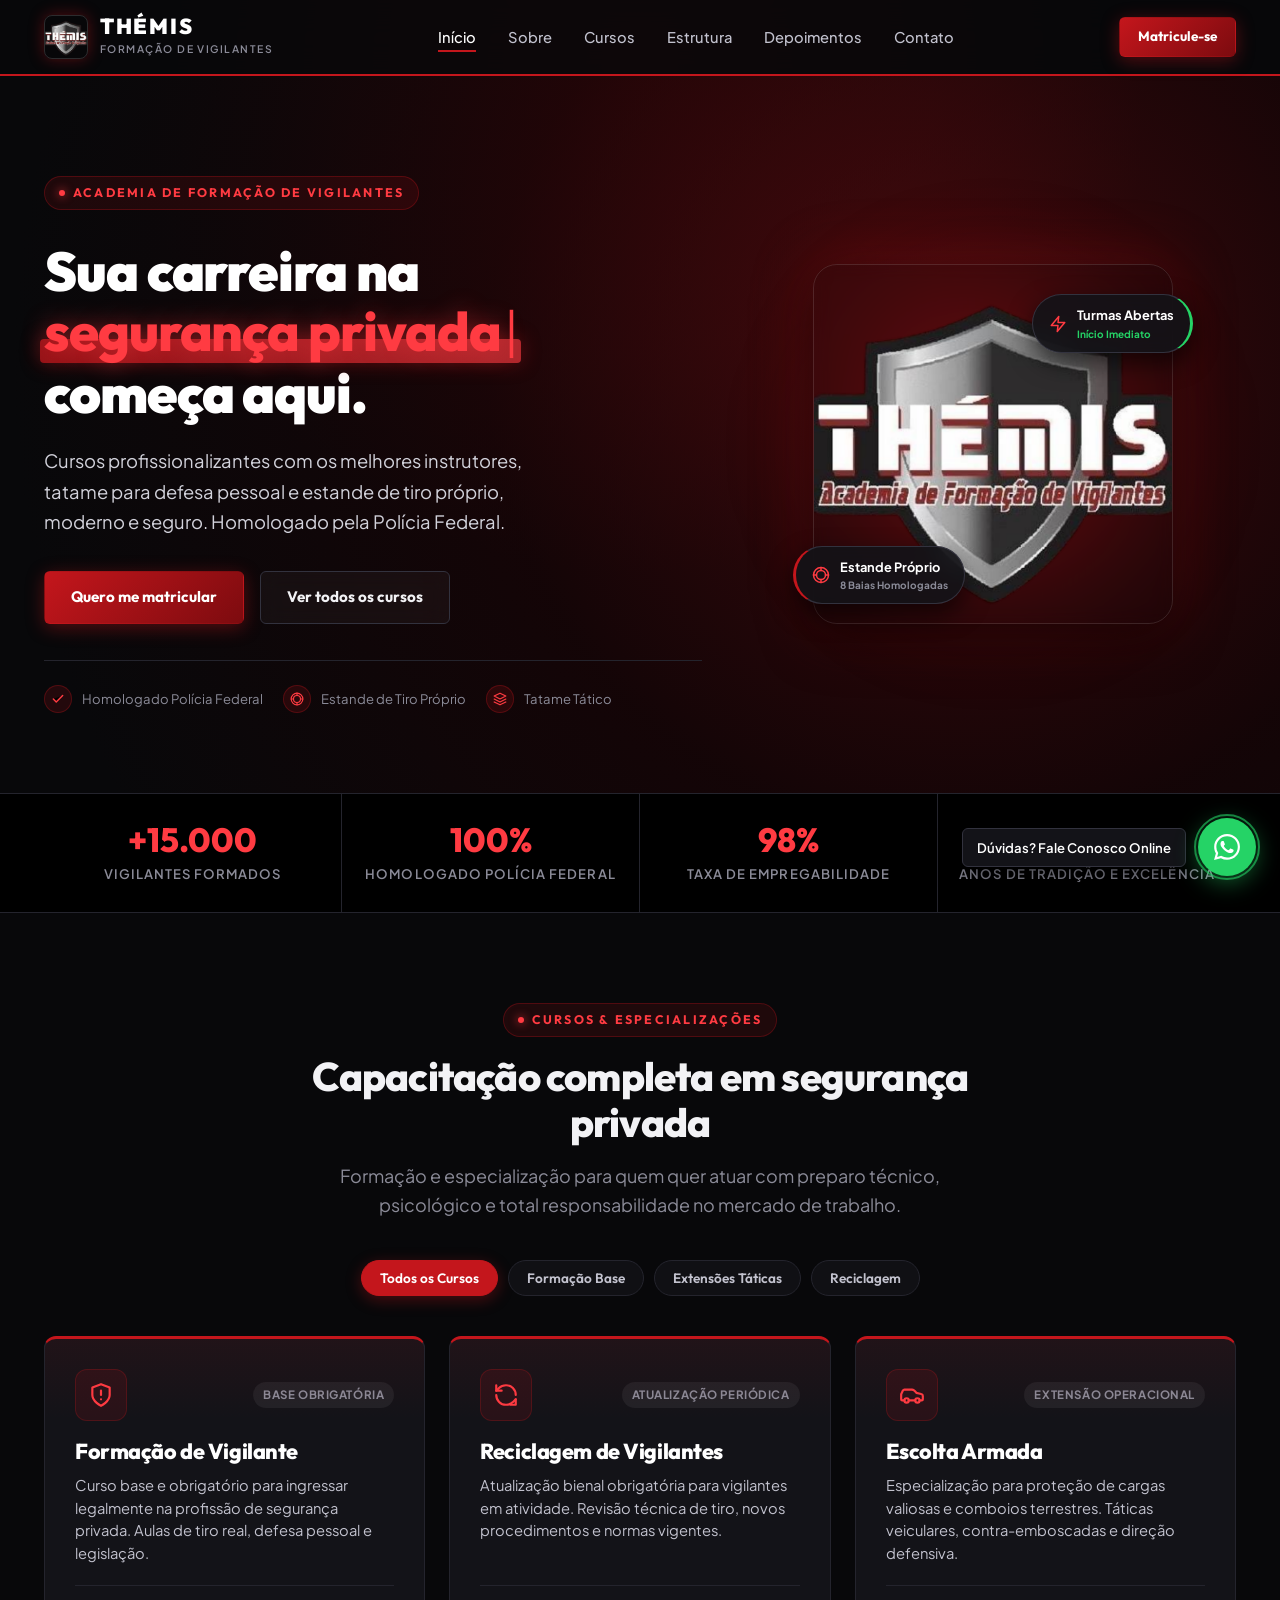
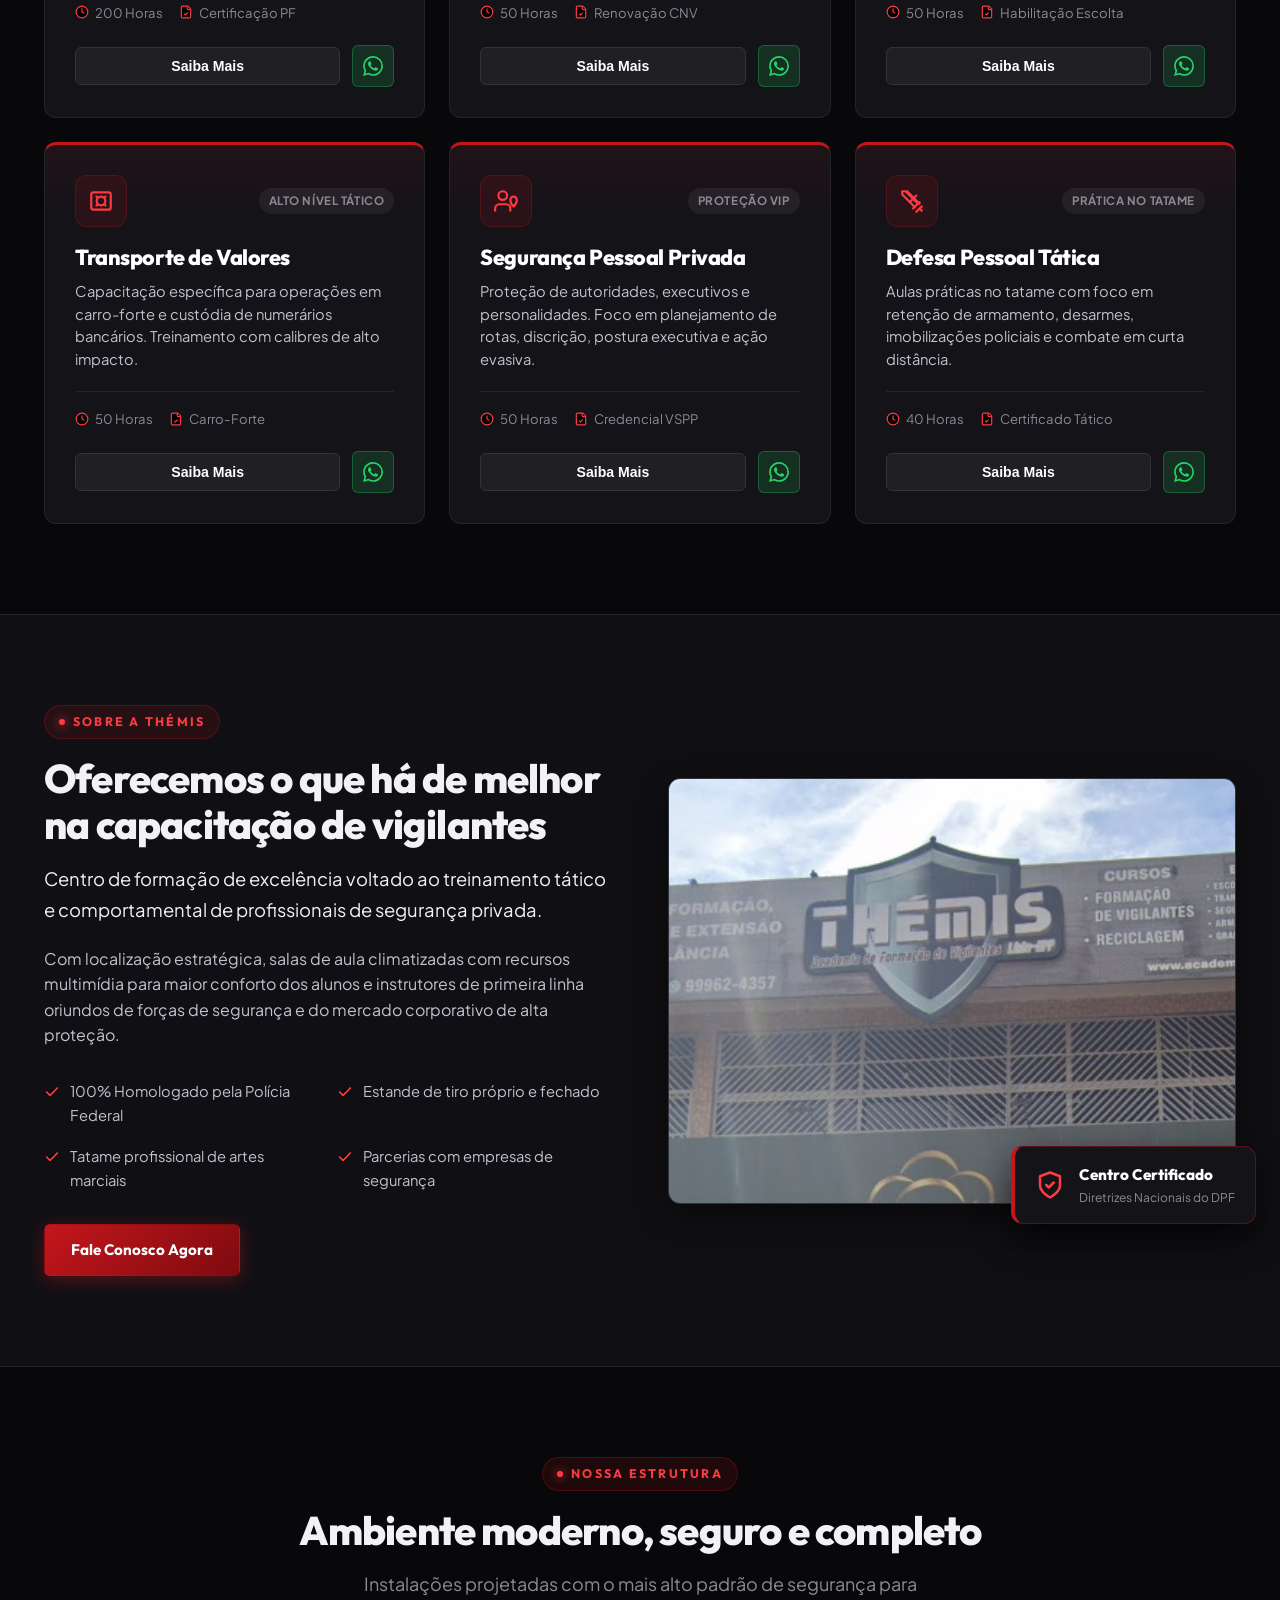
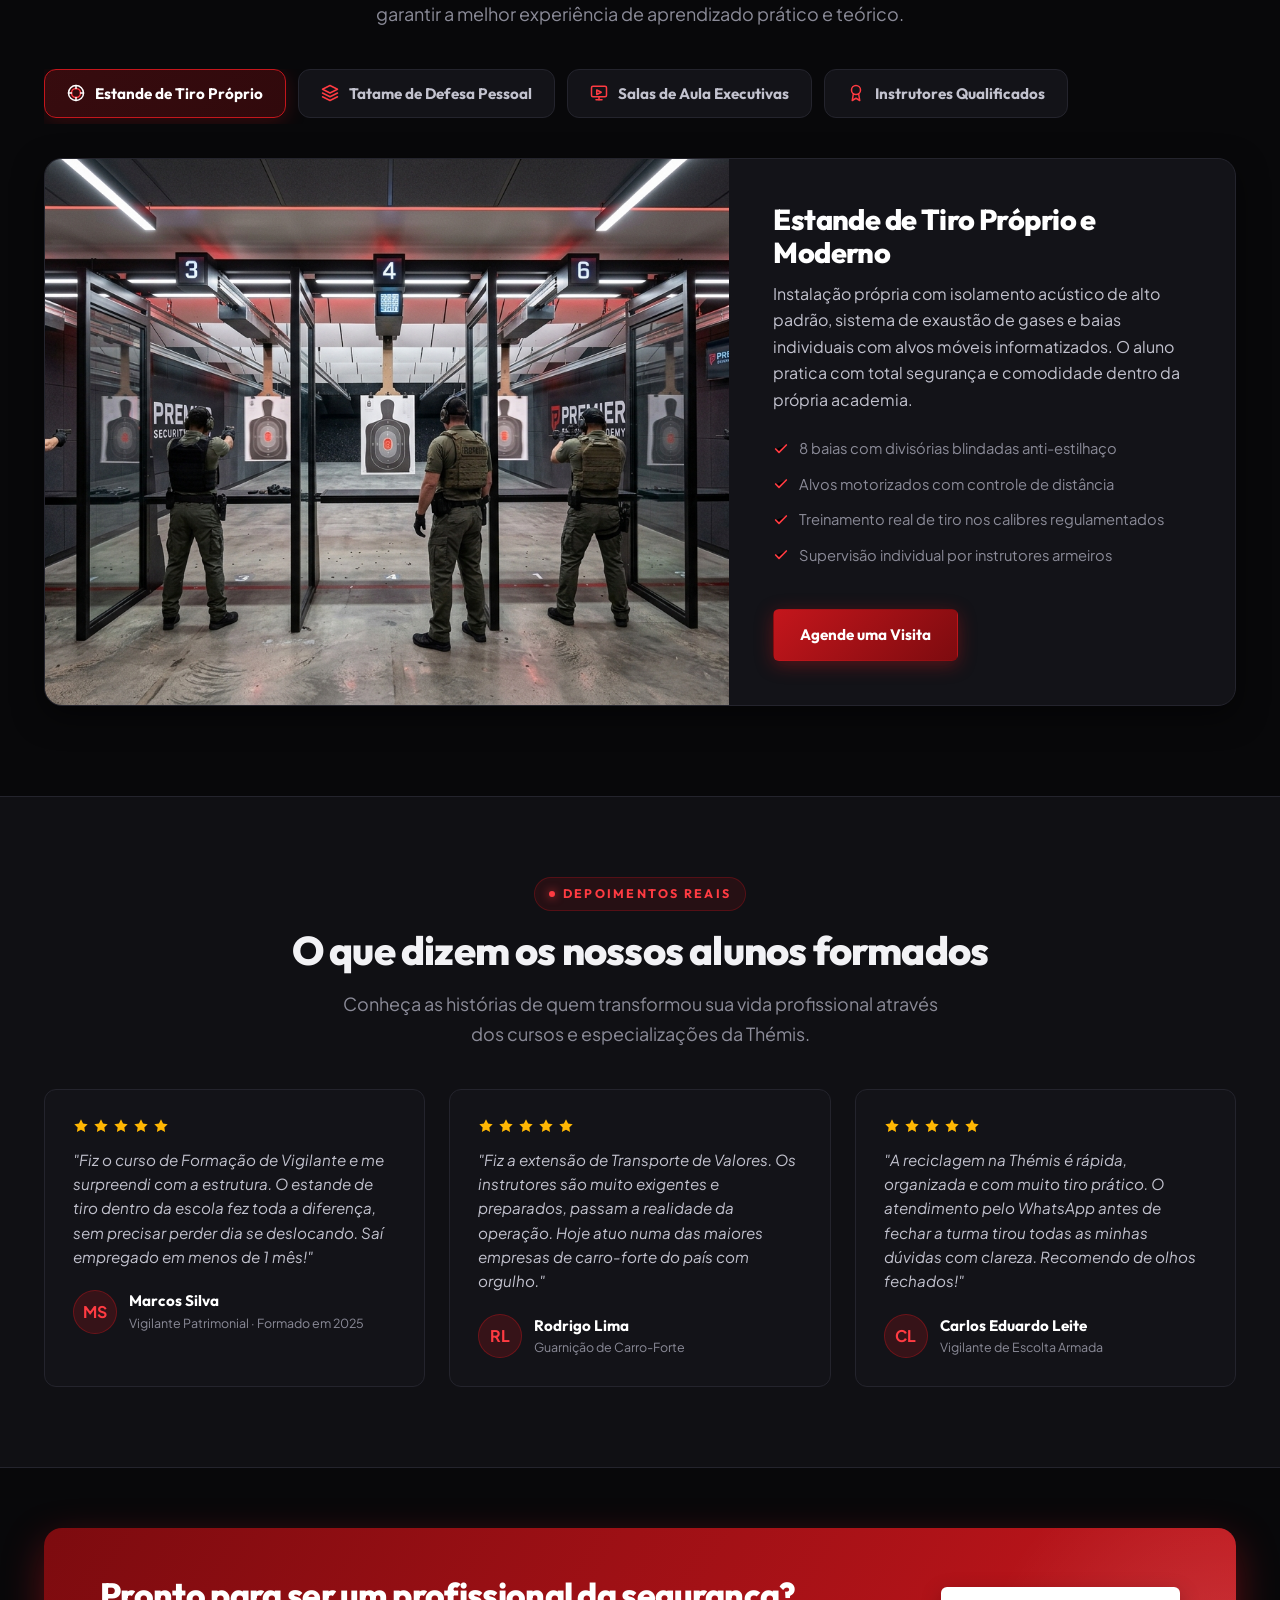
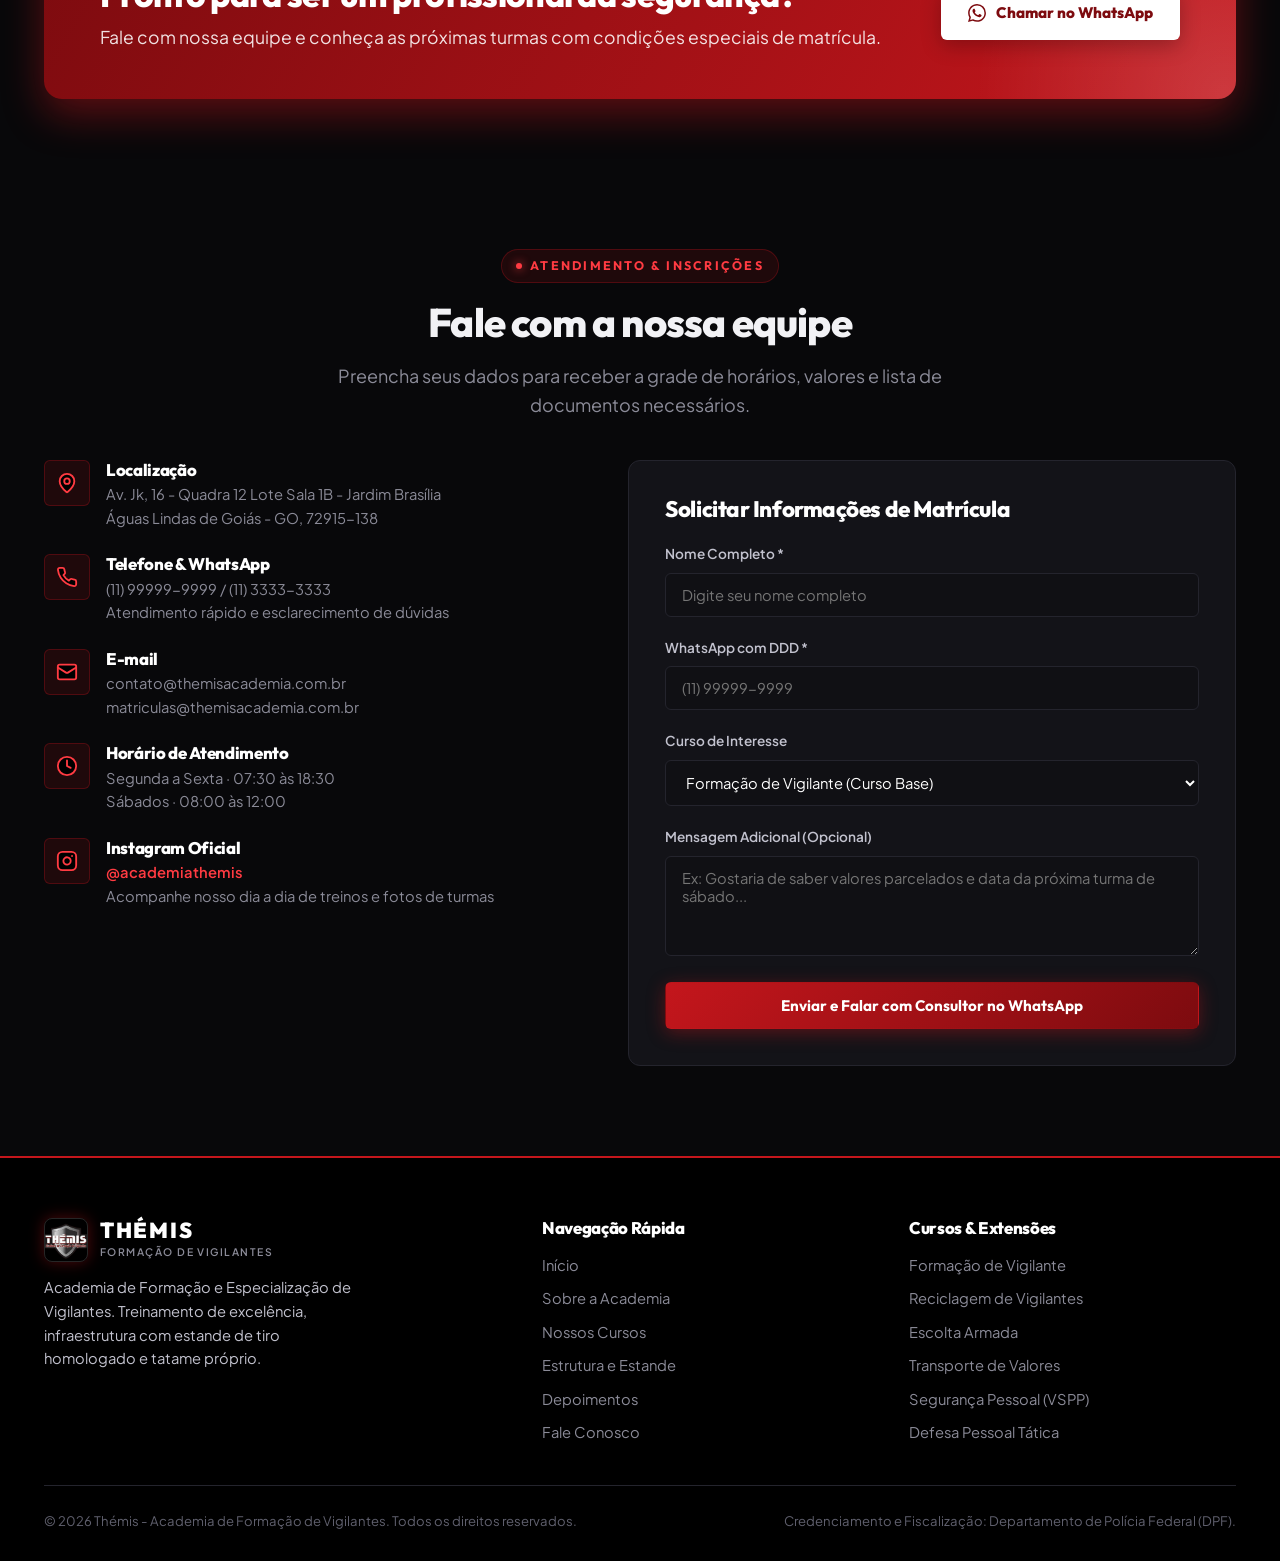
==== commit 331eb401: "fix: atualiza endereco institucional para Aguas Lindas de Goias" ====
--- a/index.html
+++ b/index.html
@@ -710,7 +710,7 @@
               </div>
               <div class="info-text">
                 <h4>Localização</h4>
-                <p>Av. das Américas, 1500 - Complexo de Segurança Integrada<br>São Paulo - SP · Fácil acesso a transporte público</p>
+                <p>Av. Jk, 16 - Quadra 12 Lote Sala 1B - Jardim Brasília<br>Águas Lindas de Goiás - GO, 72915-138</p>
               </div>
             </div>
 
